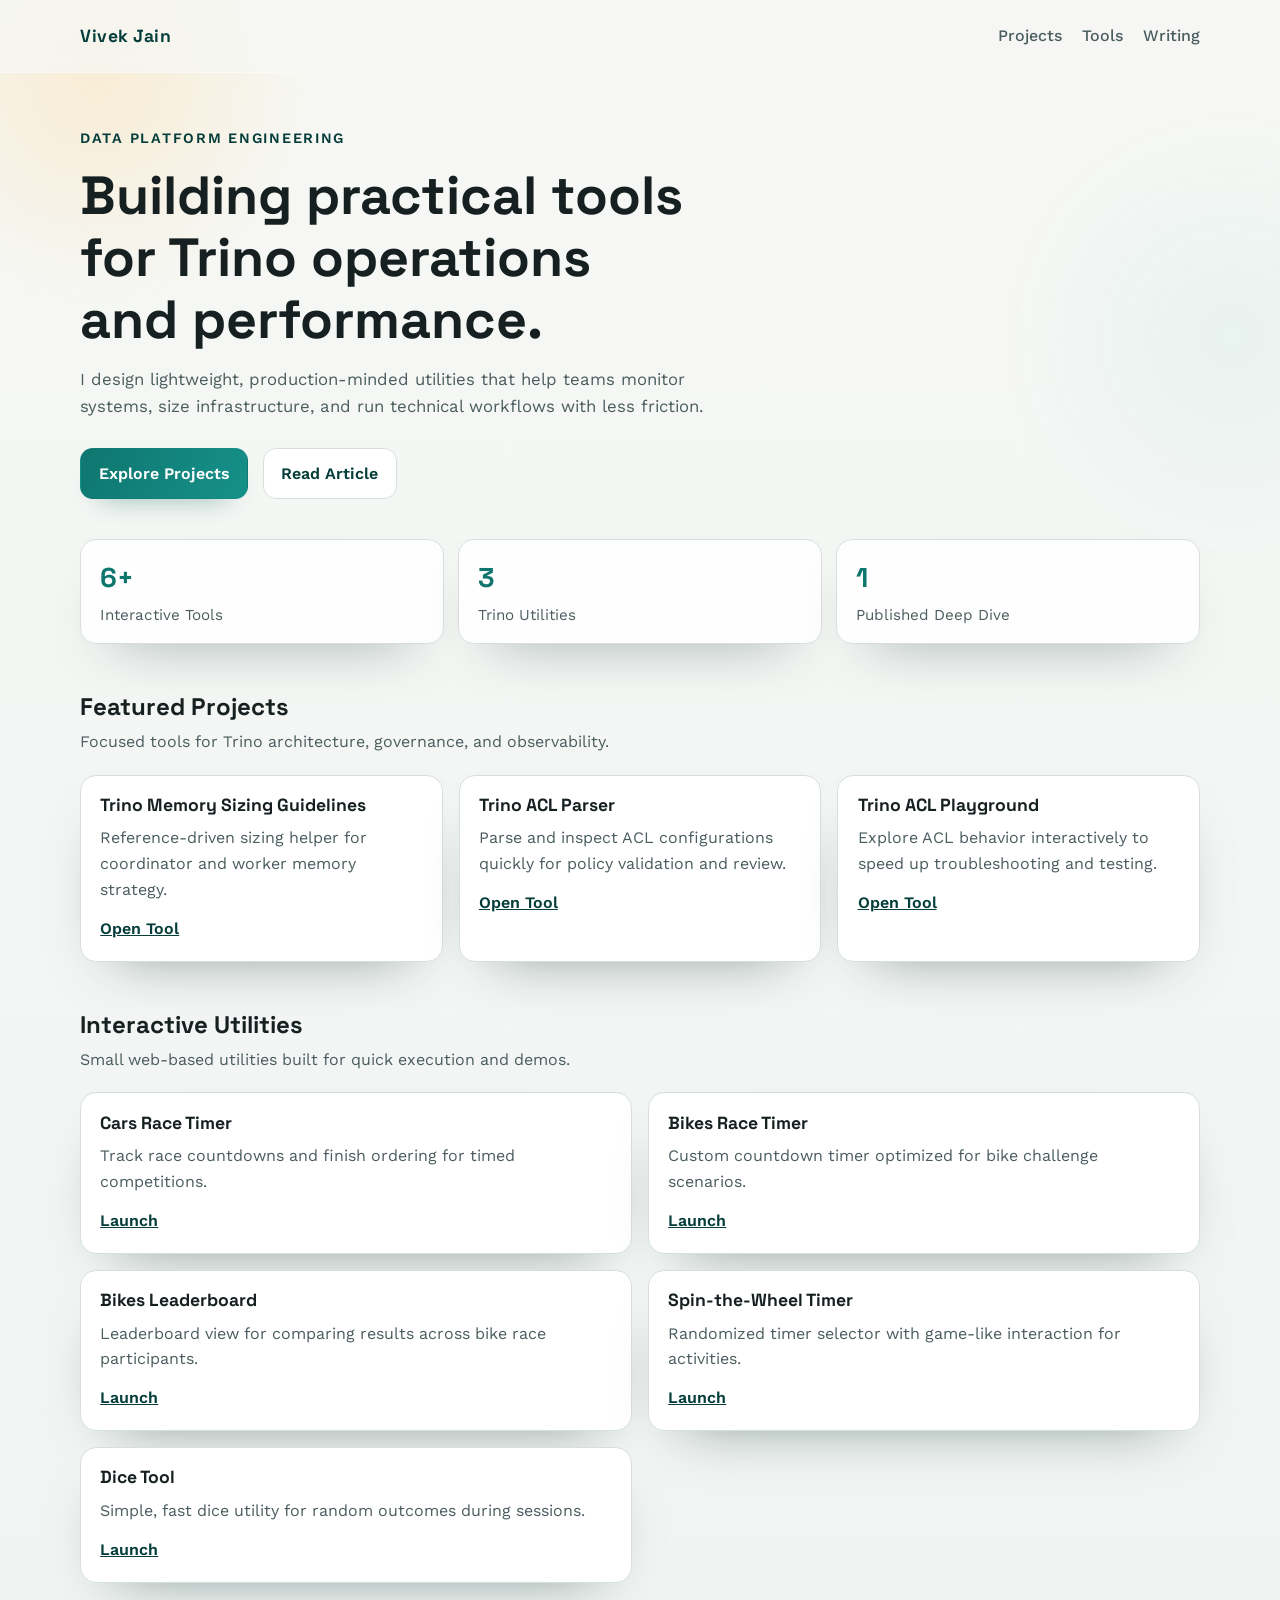
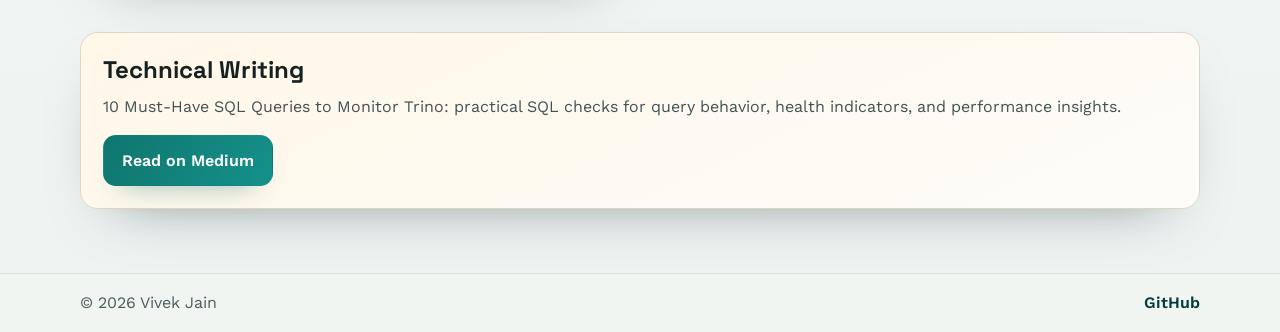
==== index.html @ 44b73255 "Updated files and contents" ====
<!DOCTYPE html>
<html lang="en">
  <head>
    <meta charset="UTF-8" />
    <meta name="viewport" content="width=device-width, initial-scale=1.0" />
    <title>Vivek Jain | Data &amp; Platform Projects</title>
    <meta
      name="description"
      content="Vivek Jain's project website featuring Trino engineering tools, interactive utilities, and technical writing."
    />
    <link rel="preconnect" href="https://fonts.googleapis.com" />
    <link rel="preconnect" href="https://fonts.gstatic.com" crossorigin />
    <link
      href="https://fonts.googleapis.com/css2?family=Space+Grotesk:wght@500;700&amp;family=Work+Sans:wght@400;500;600&amp;display=swap"
      rel="stylesheet"
    />
    <link rel="stylesheet" href="styles.css" />
  </head>
  <body>
    <div class="bg-shape bg-shape-left" aria-hidden="true"></div>
    <div class="bg-shape bg-shape-right" aria-hidden="true"></div>

    <header class="topbar">
      <div class="container topbar-inner">
        <a class="brand" href="#">Vivek Jain</a>
        <nav class="nav-links" aria-label="Primary">
          <a href="#projects">Projects</a>
          <a href="#tools">Tools</a>
          <a href="#writing">Writing</a>
        </nav>
      </div>
    </header>

    <main class="container">
      <section class="hero reveal">
        <p class="eyebrow">Data Platform Engineering</p>
        <h1>Building practical tools for Trino operations and performance.</h1>
        <p class="hero-copy">
          I design lightweight, production-minded utilities that help teams
          monitor systems, size infrastructure, and run technical workflows with
          less friction.
        </p>
        <div class="hero-actions">
          <a class="btn btn-primary" href="#projects">Explore Projects</a>
          <a class="btn btn-secondary" href="#writing">Read Article</a>
        </div>
      </section>

      <section class="metrics reveal" aria-label="Site statistics">
        <article class="metric-card">
          <p class="metric-value">6+</p>
          <p class="metric-label">Interactive Tools</p>
        </article>
        <article class="metric-card">
          <p class="metric-value">3</p>
          <p class="metric-label">Trino Utilities</p>
        </article>
        <article class="metric-card">
          <p class="metric-value">1</p>
          <p class="metric-label">Published Deep Dive</p>
        </article>
      </section>

      <section id="projects" class="section reveal">
        <div class="section-head">
          <h2>Featured Projects</h2>
          <p>Focused tools for Trino architecture, governance, and observability.</p>
        </div>
        <div class="card-grid">
          <article class="project-card">
            <h3>Trino Memory Sizing Guidelines</h3>
            <p>Reference-driven sizing helper for coordinator and worker memory strategy.</p>
            <a href="Trino_Memory_Sizing_Guidelines.html">Open Tool</a>
          </article>
          <article class="project-card">
            <h3>Trino ACL Parser</h3>
            <p>Parse and inspect ACL configurations quickly for policy validation and review.</p>
            <a href="Trino_ACL_Parser.html">Open Tool</a>
          </article>
          <article class="project-card">
            <h3>Trino ACL Playground</h3>
            <p>Explore ACL behavior interactively to speed up troubleshooting and testing.</p>
            <a href="TrinoACL.html">Open Tool</a>
          </article>
        </div>
      </section>

      <section id="tools" class="section reveal">
        <div class="section-head">
          <h2>Interactive Utilities</h2>
          <p>Small web-based utilities built for quick execution and demos.</p>
        </div>
        <div class="card-grid card-grid-2">
          <article class="project-card">
            <h3>Cars Race Timer</h3>
            <p>Track race countdowns and finish ordering for timed competitions.</p>
            <a href="Timer_Cars.html">Launch</a>
          </article>
          <article class="project-card">
            <h3>Bikes Race Timer</h3>
            <p>Custom countdown timer optimized for bike challenge scenarios.</p>
            <a href="Timer_Bikes.html">Launch</a>
          </article>
          <article class="project-card">
            <h3>Bikes Leaderboard</h3>
            <p>Leaderboard view for comparing results across bike race participants.</p>
            <a href="Timer_Bikes_Leaderboard.html">Launch</a>
          </article>
          <article class="project-card">
            <h3>Spin-the-Wheel Timer</h3>
            <p>Randomized timer selector with game-like interaction for activities.</p>
            <a href="Spin-the-Wheel-Timer.html">Launch</a>
          </article>
          <article class="project-card">
            <h3>Dice Tool</h3>
            <p>Simple, fast dice utility for random outcomes during sessions.</p>
            <a href="Dice.html">Launch</a>
          </article>
        </div>
      </section>

      <section id="writing" class="section highlight reveal">
        <div class="section-head">
          <h2>Technical Writing</h2>
        </div>
        <p>
          10 Must-Have SQL Queries to Monitor Trino: practical SQL checks for
          query behavior, health indicators, and performance insights.
        </p>
        <a
          class="btn btn-primary"
          href="https://medium.com/@vjain143/10-must-have-sql-queries-to-monitor-trino-unlocking-insights-from-the-trino-events-trino-queries-035f0cc27d80"
          target="_blank"
          rel="noopener noreferrer"
        >
          Read on Medium
        </a>
      </section>
    </main>

    <footer class="footer">
      <div class="container footer-inner">
        <p>&copy; <span id="year"></span> Vivek Jain</p>
        <a href="https://github.com/vjain143" target="_blank" rel="noopener noreferrer">
          GitHub
        </a>
      </div>
    </footer>

    <script>
      document.getElementById("year").textContent = new Date().getFullYear();
    </script>
  </body>
</html>
---- styles.css ----
:root {
  --bg: #f6f7f4;
  --surface: #ffffffd9;
  --surface-strong: #ffffff;
  --text: #172021;
  --muted: #4a5c5e;
  --line: #d7dfdd;
  --accent: #0f766e;
  --accent-2: #e8a13e;
  --accent-ink: #043d39;
  --shadow: 0 24px 60px -36px rgba(6, 37, 35, 0.55);
}

*,
*::before,
*::after {
  box-sizing: border-box;
}

html,
body {
  margin: 0;
  padding: 0;
}

body {
  min-height: 100vh;
  background: linear-gradient(180deg, #f7f8f5 0%, #eef3f2 100%);
  color: var(--text);
  font-family: "Work Sans", sans-serif;
  line-height: 1.6;
  position: relative;
  overflow-x: hidden;
}

.bg-shape {
  position: fixed;
  width: 30rem;
  height: 30rem;
  border-radius: 50%;
  filter: blur(24px);
  opacity: 0.28;
  pointer-events: none;
  z-index: -1;
}

.bg-shape-left {
  top: -10rem;
  left: -9rem;
  background: radial-gradient(circle at center, #ffcf7f, #ffb74d00 65%);
}

.bg-shape-right {
  top: 6rem;
  right: -12rem;
  background: radial-gradient(circle at center, #00a3a333, #00a3a300 70%);
}

.container {
  width: min(1120px, 92%);
  margin-inline: auto;
}

.topbar {
  position: sticky;
  top: 0;
  z-index: 5;
  backdrop-filter: blur(10px);
  border-bottom: 1px solid #ffffff66;
  background: #f6f7f4b8;
}

.topbar-inner {
  display: flex;
  justify-content: space-between;
  align-items: center;
  min-height: 4.5rem;
}

.brand {
  font-family: "Space Grotesk", sans-serif;
  font-size: 1.1rem;
  font-weight: 700;
  letter-spacing: 0.03em;
  color: var(--accent-ink);
  text-decoration: none;
}

.nav-links {
  display: flex;
  gap: 1.25rem;
}

.nav-links a {
  text-decoration: none;
  color: var(--muted);
  font-weight: 500;
  transition: color 180ms ease;
}

.nav-links a:hover {
  color: var(--accent);
}

main {
  padding-block: 3.25rem 4rem;
}

.hero {
  max-width: 52rem;
}

.eyebrow {
  display: inline-block;
  margin: 0;
  color: var(--accent-ink);
  font-weight: 600;
  font-size: 0.9rem;
  text-transform: uppercase;
  letter-spacing: 0.12em;
}

h1,
h2,
h3 {
  margin: 0;
  font-family: "Space Grotesk", sans-serif;
  line-height: 1.15;
}

h1 {
  margin-top: 0.9rem;
  font-size: clamp(2rem, 2.7vw + 1.2rem, 3.6rem);
  text-wrap: balance;
}

.hero-copy {
  margin: 1rem 0 0;
  max-width: 42rem;
  color: var(--muted);
  font-size: 1.05rem;
}

.hero-actions {
  margin-top: 1.75rem;
  display: flex;
  gap: 0.9rem;
  flex-wrap: wrap;
}

.btn {
  text-decoration: none;
  font-weight: 600;
  border-radius: 0.8rem;
  padding: 0.72rem 1.1rem;
  display: inline-flex;
  align-items: center;
  border: 1px solid transparent;
  transition: transform 180ms ease, box-shadow 220ms ease, background 180ms ease;
}

.btn:hover {
  transform: translateY(-1px);
}

.btn-primary {
  background: linear-gradient(120deg, var(--accent), #15918a);
  color: #fff;
  box-shadow: 0 14px 28px -20px rgba(10, 100, 93, 0.85);
}

.btn-secondary {
  color: var(--accent-ink);
  border-color: var(--line);
  background: #fff;
}

.metrics {
  margin-top: 2.5rem;
  display: grid;
  grid-template-columns: repeat(3, minmax(0, 1fr));
  gap: 0.9rem;
}

.metric-card {
  border: 1px solid var(--line);
  border-radius: 1rem;
  background: var(--surface);
  padding: 1rem 1.2rem;
  box-shadow: var(--shadow);
}

.metric-value {
  margin: 0;
  color: var(--accent);
  font-family: "Space Grotesk", sans-serif;
  font-size: 1.7rem;
  font-weight: 700;
}

.metric-label {
  margin: 0.2rem 0 0;
  color: var(--muted);
  font-size: 0.95rem;
}

.section {
  margin-top: 3.1rem;
}

.section-head p {
  margin: 0.5rem 0 0;
  color: var(--muted);
  max-width: 42rem;
}

.card-grid {
  margin-top: 1.25rem;
  display: grid;
  grid-template-columns: repeat(3, minmax(0, 1fr));
  gap: 1rem;
}

.card-grid-2 {
  grid-template-columns: repeat(2, minmax(0, 1fr));
}

.project-card {
  background: var(--surface-strong);
  border: 1px solid var(--line);
  border-radius: 1rem;
  padding: 1.2rem;
  box-shadow: var(--shadow);
  transition: transform 190ms ease, border-color 190ms ease;
}

.project-card:hover {
  transform: translateY(-3px);
  border-color: #b8cecb;
}

.project-card h3 {
  font-size: 1.1rem;
}

.project-card p {
  margin: 0.65rem 0 0.85rem;
  color: var(--muted);
}

.project-card a {
  color: var(--accent-ink);
  font-weight: 600;
}

.highlight {
  border: 1px solid #ddd6c8;
  border-radius: 1.1rem;
  background: linear-gradient(155deg, #fff7e8, #fdfcf8);
  padding: 1.4rem;
  box-shadow: var(--shadow);
}

.highlight p {
  margin: 0.65rem 0 1rem;
  color: #415255;
}

.footer {
  border-top: 1px solid var(--line);
  background: #f1f5f2;
  padding-block: 1rem;
}

.footer-inner {
  display: flex;
  justify-content: space-between;
  align-items: center;
  gap: 1rem;
}

.footer p {
  margin: 0;
  color: var(--muted);
}

.footer a {
  color: var(--accent-ink);
  text-decoration: none;
  font-weight: 600;
}

@keyframes riseIn {
  from {
    opacity: 0;
    transform: translateY(22px);
  }

  to {
    opacity: 1;
    transform: translateY(0);
  }
}

.reveal {
  animation: riseIn 660ms cubic-bezier(0.2, 0.8, 0.2, 1) both;
}

.metrics.reveal {
  animation-delay: 100ms;
}

#projects.reveal {
  animation-delay: 140ms;
}

#tools.reveal {
  animation-delay: 210ms;
}

#writing.reveal {
  animation-delay: 280ms;
}

@media (max-width: 920px) {
  .metrics,
  .card-grid,
  .card-grid-2 {
    grid-template-columns: 1fr;
  }
}

@media (max-width: 680px) {
  .topbar-inner {
    min-height: 4rem;
  }

  .nav-links {
    gap: 0.85rem;
  }

  .nav-links a {
    font-size: 0.92rem;
  }

  main {
    padding-top: 2rem;
  }
}
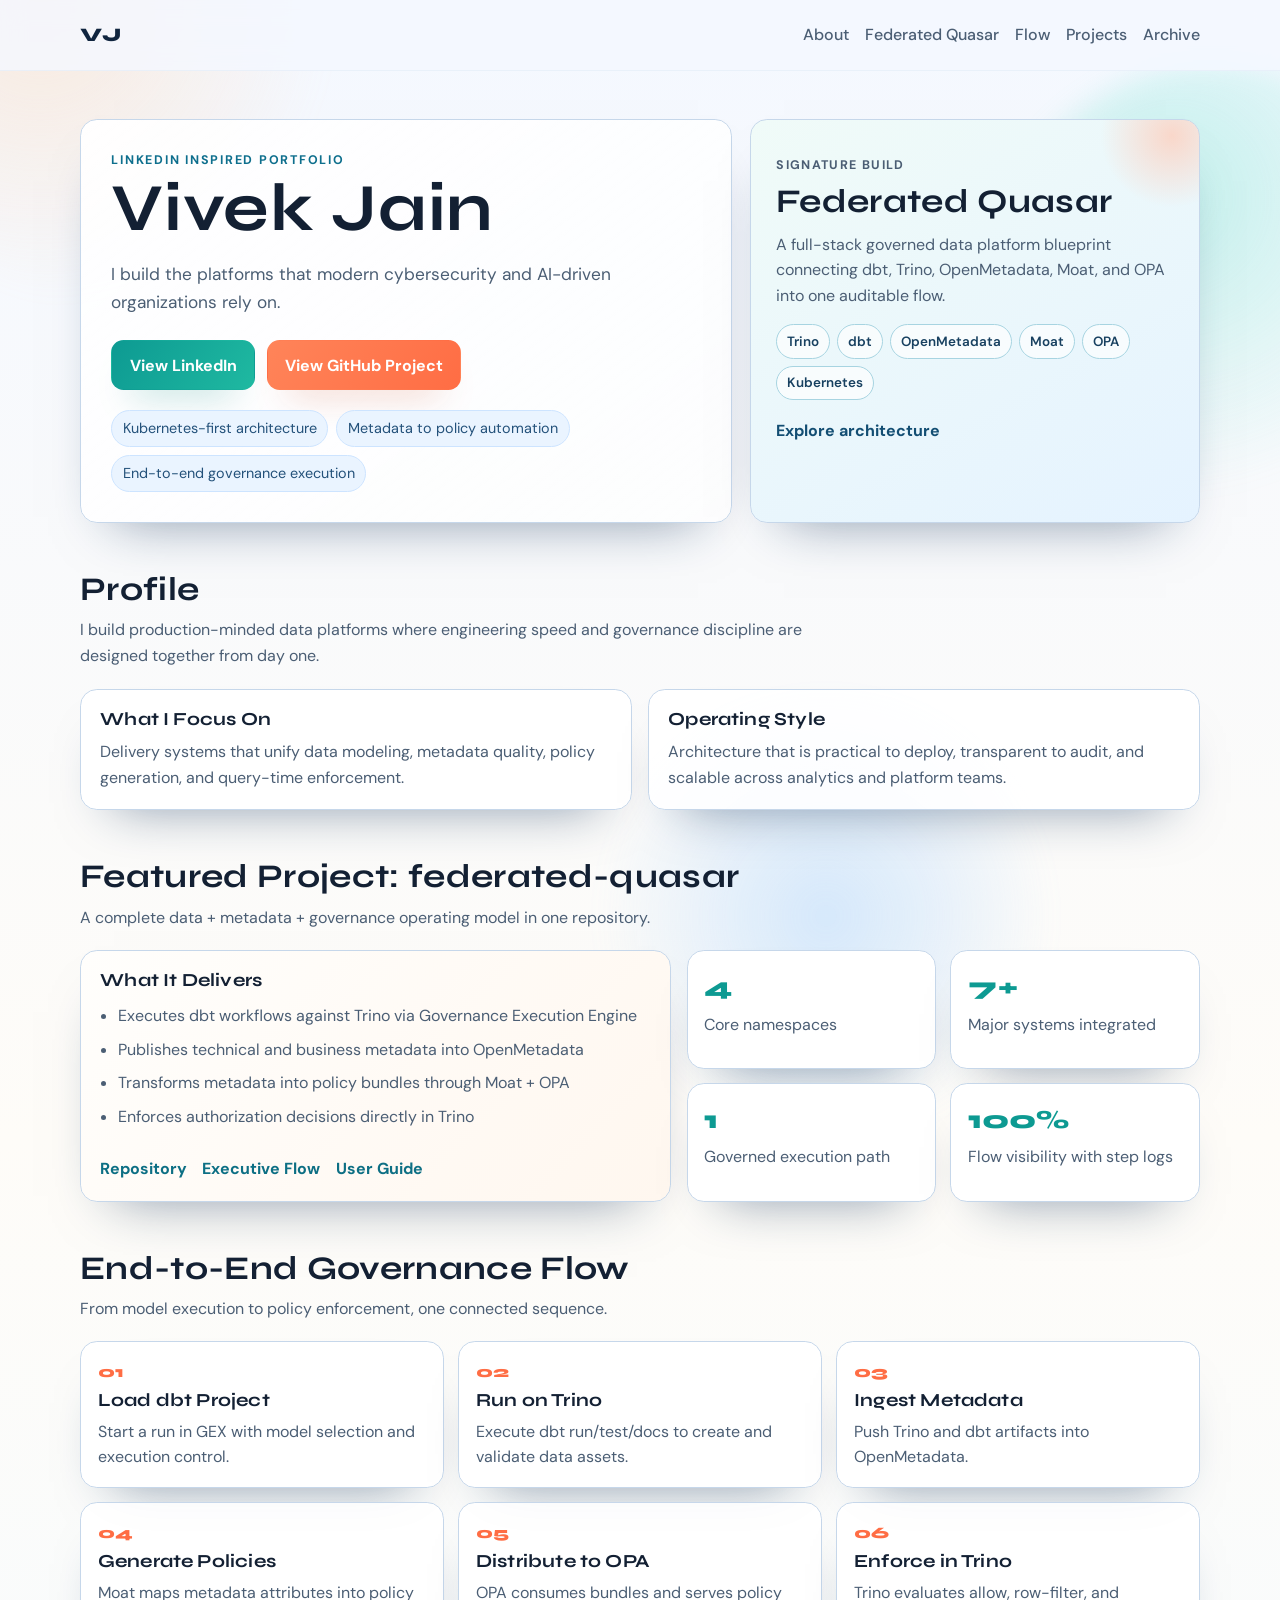
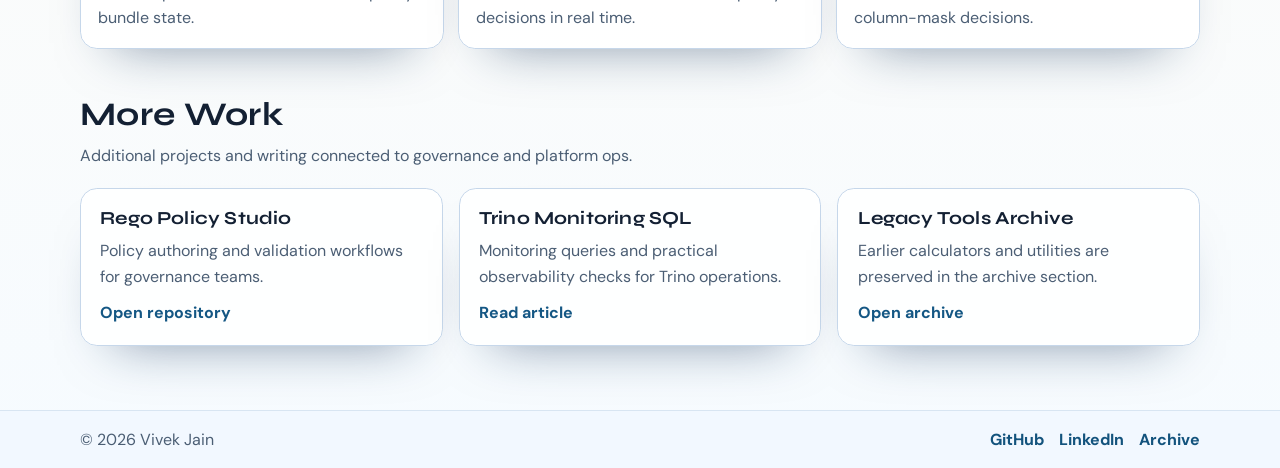
==== commit acfd4a8c: "Redesign portfolio homepage and archive legacy tools" ====
--- a/index.html
+++ b/index.html
@@ -3,152 +3,289 @@
   <head>
     <meta charset="UTF-8" />
     <meta name="viewport" content="width=device-width, initial-scale=1.0" />
-    <title>Vivek Jain | Data &amp; Platform Projects</title>
+    <title>Vivek Jain | Data Platform Engineer</title>
     <meta
       name="description"
-      content="Vivek Jain's project website featuring Trino engineering tools, interactive utilities, and technical writing."
+      content="Vivek Jain's portfolio highlighting federated-quasar, governance automation, and Kubernetes-first data platforms."
     />
     <link rel="preconnect" href="https://fonts.googleapis.com" />
     <link rel="preconnect" href="https://fonts.gstatic.com" crossorigin />
     <link
-      href="https://fonts.googleapis.com/css2?family=Space+Grotesk:wght@500;700&amp;family=Work+Sans:wght@400;500;600&amp;display=swap"
+      href="https://fonts.googleapis.com/css2?family=Syne:wght@500;700;800&family=DM+Sans:wght@400;500;700&display=swap"
       rel="stylesheet"
     />
     <link rel="stylesheet" href="styles.css" />
   </head>
   <body>
-    <div class="bg-shape bg-shape-left" aria-hidden="true"></div>
-    <div class="bg-shape bg-shape-right" aria-hidden="true"></div>
-
-    <header class="topbar">
-      <div class="container topbar-inner">
-        <a class="brand" href="#">Vivek Jain</a>
-        <nav class="nav-links" aria-label="Primary">
+    <div class="orb orb-sun" aria-hidden="true"></div>
+    <div class="orb orb-sea" aria-hidden="true"></div>
+    <div class="orb orb-sky" aria-hidden="true"></div>
+
+    <header class="site-header">
+      <div class="wrap nav-shell">
+        <a class="logo" href="#home">VJ</a>
+        <nav class="nav-links" aria-label="Primary navigation">
+          <a href="#about">About</a>
+          <a href="#federated">Federated Quasar</a>
+          <a href="#flow">Flow</a>
           <a href="#projects">Projects</a>
-          <a href="#tools">Tools</a>
-          <a href="#writing">Writing</a>
+          <a href="/archive/">Archive</a>
         </nav>
       </div>
     </header>
 
-    <main class="container">
-      <section class="hero reveal">
-        <p class="eyebrow">Data Platform Engineering</p>
-        <h1>Building practical tools for Trino operations and performance.</h1>
-        <p class="hero-copy">
-          I design lightweight, production-minded utilities that help teams
-          monitor systems, size infrastructure, and run technical workflows with
-          less friction.
-        </p>
-        <div class="hero-actions">
-          <a class="btn btn-primary" href="#projects">Explore Projects</a>
-          <a class="btn btn-secondary" href="#writing">Read Article</a>
-        </div>
-      </section>
-
-      <section class="metrics reveal" aria-label="Site statistics">
-        <article class="metric-card">
-          <p class="metric-value">6+</p>
-          <p class="metric-label">Interactive Tools</p>
-        </article>
-        <article class="metric-card">
-          <p class="metric-value">3</p>
-          <p class="metric-label">Trino Utilities</p>
-        </article>
-        <article class="metric-card">
-          <p class="metric-value">1</p>
-          <p class="metric-label">Published Deep Dive</p>
-        </article>
-      </section>
-
-      <section id="projects" class="section reveal">
-        <div class="section-head">
-          <h2>Featured Projects</h2>
-          <p>Focused tools for Trino architecture, governance, and observability.</p>
-        </div>
-        <div class="card-grid">
-          <article class="project-card">
-            <h3>Trino Memory Sizing Guidelines</h3>
-            <p>Reference-driven sizing helper for coordinator and worker memory strategy.</p>
-            <a href="Trino_Memory_Sizing_Guidelines.html">Open Tool</a>
-          </article>
-          <article class="project-card">
-            <h3>Trino ACL Parser</h3>
-            <p>Parse and inspect ACL configurations quickly for policy validation and review.</p>
-            <a href="Trino_ACL_Parser.html">Open Tool</a>
-          </article>
-          <article class="project-card">
-            <h3>Trino ACL Playground</h3>
-            <p>Explore ACL behavior interactively to speed up troubleshooting and testing.</p>
-            <a href="TrinoACL.html">Open Tool</a>
-          </article>
-        </div>
-      </section>
-
-      <section id="tools" class="section reveal">
-        <div class="section-head">
-          <h2>Interactive Utilities</h2>
-          <p>Small web-based utilities built for quick execution and demos.</p>
-        </div>
-        <div class="card-grid card-grid-2">
-          <article class="project-card">
-            <h3>Cars Race Timer</h3>
-            <p>Track race countdowns and finish ordering for timed competitions.</p>
-            <a href="Timer_Cars.html">Launch</a>
-          </article>
-          <article class="project-card">
-            <h3>Bikes Race Timer</h3>
-            <p>Custom countdown timer optimized for bike challenge scenarios.</p>
-            <a href="Timer_Bikes.html">Launch</a>
-          </article>
-          <article class="project-card">
-            <h3>Bikes Leaderboard</h3>
-            <p>Leaderboard view for comparing results across bike race participants.</p>
-            <a href="Timer_Bikes_Leaderboard.html">Launch</a>
-          </article>
-          <article class="project-card">
-            <h3>Spin-the-Wheel Timer</h3>
-            <p>Randomized timer selector with game-like interaction for activities.</p>
-            <a href="Spin-the-Wheel-Timer.html">Launch</a>
-          </article>
-          <article class="project-card">
-            <h3>Dice Tool</h3>
-            <p>Simple, fast dice utility for random outcomes during sessions.</p>
-            <a href="Dice.html">Launch</a>
-          </article>
-        </div>
-      </section>
-
-      <section id="writing" class="section highlight reveal">
-        <div class="section-head">
-          <h2>Technical Writing</h2>
-        </div>
-        <p>
-          10 Must-Have SQL Queries to Monitor Trino: practical SQL checks for
-          query behavior, health indicators, and performance insights.
-        </p>
-        <a
-          class="btn btn-primary"
-          href="https://medium.com/@vjain143/10-must-have-sql-queries-to-monitor-trino-unlocking-insights-from-the-trino-events-trino-queries-035f0cc27d80"
-          target="_blank"
-          rel="noopener noreferrer"
-        >
-          Read on Medium
-        </a>
+    <main id="home">
+      <section class="wrap hero reveal">
+        <div class="hero-copy">
+          <p class="eyebrow">LinkedIn Inspired Portfolio</p>
+          <h1>Vivek Jain</h1>
+          <p class="lead">
+            I build the platforms that modern cybersecurity and AI-driven organizations rely on.
+          </p>
+          <div class="hero-actions">
+            <a
+              class="btn btn-primary"
+              href="https://www.linkedin.com/in/vjain143/"
+              target="_blank"
+              rel="noopener noreferrer"
+            >
+              View LinkedIn
+            </a>
+            <a
+              class="btn btn-secondary"
+              href="https://github.com/vjain143/federated-quasar"
+              target="_blank"
+              rel="noopener noreferrer"
+            >
+              View GitHub Project
+            </a>
+          </div>
+          <ul class="quick-facts">
+            <li>Kubernetes-first architecture</li>
+            <li>Metadata to policy automation</li>
+            <li>End-to-end governance execution</li>
+          </ul>
+        </div>
+
+        <aside class="hero-panel">
+          <p class="panel-label">Signature Build</p>
+          <h2>Federated Quasar</h2>
+          <p>
+            A full-stack governed data platform blueprint connecting dbt, Trino,
+            OpenMetadata, Moat, and OPA into one auditable flow.
+          </p>
+          <div class="tech-stack" aria-label="Core stack">
+            <span>Trino</span>
+            <span>dbt</span>
+            <span>OpenMetadata</span>
+            <span>Moat</span>
+            <span>OPA</span>
+            <span>Kubernetes</span>
+          </div>
+          <a class="panel-link" href="#federated">Explore architecture</a>
+        </aside>
+      </section>
+
+      <section id="about" class="wrap section reveal">
+        <div class="section-head">
+          <h2>Profile</h2>
+          <p>
+            I build production-minded data platforms where engineering speed and
+            governance discipline are designed together from day one.
+          </p>
+        </div>
+        <div class="profile-grid">
+          <article class="card">
+            <h3>What I Focus On</h3>
+            <p>
+              Delivery systems that unify data modeling, metadata quality,
+              policy generation, and query-time enforcement.
+            </p>
+          </article>
+          <article class="card">
+            <h3>Operating Style</h3>
+            <p>
+              Architecture that is practical to deploy, transparent to audit,
+              and scalable across analytics and platform teams.
+            </p>
+          </article>
+        </div>
+      </section>
+
+      <section id="federated" class="wrap section reveal">
+        <div class="section-head">
+          <h2>Featured Project: federated-quasar</h2>
+          <p>
+            A complete data + metadata + governance operating model in one
+            repository.
+          </p>
+        </div>
+
+        <div class="feature-grid">
+          <article class="card card-strong">
+            <h3>What It Delivers</h3>
+            <ul class="check-list">
+              <li>Executes dbt workflows against Trino via Governance Execution Engine</li>
+              <li>Publishes technical and business metadata into OpenMetadata</li>
+              <li>Transforms metadata into policy bundles through Moat + OPA</li>
+              <li>Enforces authorization decisions directly in Trino</li>
+            </ul>
+            <div class="link-row">
+              <a
+                href="https://github.com/vjain143/federated-quasar"
+                target="_blank"
+                rel="noopener noreferrer"
+              >
+                Repository
+              </a>
+              <a
+                href="https://github.com/vjain143/federated-quasar/blob/main/docs/EXECUTIVE-README.md"
+                target="_blank"
+                rel="noopener noreferrer"
+              >
+                Executive Flow
+              </a>
+              <a
+                href="https://github.com/vjain143/federated-quasar/blob/main/docs/DBT-USER-GUIDE.md"
+                target="_blank"
+                rel="noopener noreferrer"
+              >
+                User Guide
+              </a>
+            </div>
+          </article>
+
+          <div class="metric-grid">
+            <article class="metric-card">
+              <p class="metric-value">4</p>
+              <p class="metric-label">Core namespaces</p>
+            </article>
+            <article class="metric-card">
+              <p class="metric-value">7+</p>
+              <p class="metric-label">Major systems integrated</p>
+            </article>
+            <article class="metric-card">
+              <p class="metric-value">1</p>
+              <p class="metric-label">Governed execution path</p>
+            </article>
+            <article class="metric-card">
+              <p class="metric-value">100%</p>
+              <p class="metric-label">Flow visibility with step logs</p>
+            </article>
+          </div>
+        </div>
+      </section>
+
+      <section id="flow" class="wrap section reveal">
+        <div class="section-head">
+          <h2>End-to-End Governance Flow</h2>
+          <p>From model execution to policy enforcement, one connected sequence.</p>
+        </div>
+        <div class="flow-grid">
+          <article class="flow-card">
+            <span>01</span>
+            <h3>Load dbt Project</h3>
+            <p>Start a run in GEX with model selection and execution control.</p>
+          </article>
+          <article class="flow-card">
+            <span>02</span>
+            <h3>Run on Trino</h3>
+            <p>Execute dbt run/test/docs to create and validate data assets.</p>
+          </article>
+          <article class="flow-card">
+            <span>03</span>
+            <h3>Ingest Metadata</h3>
+            <p>Push Trino and dbt artifacts into OpenMetadata.</p>
+          </article>
+          <article class="flow-card">
+            <span>04</span>
+            <h3>Generate Policies</h3>
+            <p>Moat maps metadata attributes into policy bundle state.</p>
+          </article>
+          <article class="flow-card">
+            <span>05</span>
+            <h3>Distribute to OPA</h3>
+            <p>OPA consumes bundles and serves policy decisions in real time.</p>
+          </article>
+          <article class="flow-card">
+            <span>06</span>
+            <h3>Enforce in Trino</h3>
+            <p>Trino evaluates allow, row-filter, and column-mask decisions.</p>
+          </article>
+        </div>
+      </section>
+
+      <section id="projects" class="wrap section reveal">
+        <div class="section-head">
+          <h2>More Work</h2>
+          <p>Additional projects and writing connected to governance and platform ops.</p>
+        </div>
+        <div class="project-grid">
+          <article class="card">
+            <h3>Rego Policy Studio</h3>
+            <p>
+              Policy authoring and validation workflows for governance teams.
+            </p>
+            <a
+              href="https://github.com/vjain143/rego-policy-studio"
+              target="_blank"
+              rel="noopener noreferrer"
+            >
+              Open repository
+            </a>
+          </article>
+          <article class="card">
+            <h3>Trino Monitoring SQL</h3>
+            <p>
+              Monitoring queries and practical observability checks for Trino
+              operations.
+            </p>
+            <a
+              href="https://medium.com/@vjain143/10-must-have-sql-queries-to-monitor-trino-unlocking-insights-from-the-trino-events-trino-queries-035f0cc27d80"
+              target="_blank"
+              rel="noopener noreferrer"
+            >
+              Read article
+            </a>
+          </article>
+          <article class="card">
+            <h3>Legacy Tools Archive</h3>
+            <p>
+              Earlier calculators and utilities are preserved in the archive
+              section.
+            </p>
+            <a href="/archive/">Open archive</a>
+          </article>
+        </div>
       </section>
     </main>
 
-    <footer class="footer">
-      <div class="container footer-inner">
+    <footer class="site-footer">
+      <div class="wrap footer-shell">
         <p>&copy; <span id="year"></span> Vivek Jain</p>
-        <a href="https://github.com/vjain143" target="_blank" rel="noopener noreferrer">
-          GitHub
-        </a>
+        <div class="footer-links">
+          <a href="https://github.com/vjain143" target="_blank" rel="noopener noreferrer">GitHub</a>
+          <a href="https://www.linkedin.com/in/vjain143/" target="_blank" rel="noopener noreferrer">LinkedIn</a>
+          <a href="/archive/">Archive</a>
+        </div>
       </div>
     </footer>
 
     <script>
       document.getElementById("year").textContent = new Date().getFullYear();
+
+      const observer = new IntersectionObserver(
+        (entries) => {
+          entries.forEach((entry) => {
+            if (entry.isIntersecting) {
+              entry.target.classList.add("is-visible");
+            }
+          });
+        },
+        { threshold: 0.18 }
+      );
+
+      document.querySelectorAll(".reveal").forEach((item) => observer.observe(item));
     </script>
   </body>
 </html>
--- a/styles.css
+++ b/styles.css
@@ -1,14 +1,15 @@
 :root {
-  --bg: #f6f7f4;
-  --surface: #ffffffd9;
+  --bg: #f4f8ff;
+  --bg-soft: #fff7ef;
+  --surface: #ffffffd8;
   --surface-strong: #ffffff;
-  --text: #172021;
-  --muted: #4a5c5e;
-  --line: #d7dfdd;
-  --accent: #0f766e;
-  --accent-2: #e8a13e;
-  --accent-ink: #043d39;
-  --shadow: 0 24px 60px -36px rgba(6, 37, 35, 0.55);
+  --text: #132033;
+  --muted: #4b5e74;
+  --line: #c6d7ea;
+  --primary: #0d9a92;
+  --secondary: #ff6d44;
+  --ink: #10253f;
+  --shadow: 0 28px 54px -34px rgba(15, 47, 86, 0.55);
 }
 
 *,
@@ -24,71 +25,82 @@
 }
 
 body {
+  background: linear-gradient(180deg, var(--bg) 0%, #fefcf8 55%, #f6fbff 100%);
+  color: var(--text);
+  font-family: "DM Sans", sans-serif;
+  line-height: 1.6;
   min-height: 100vh;
-  background: linear-gradient(180deg, #f7f8f5 0%, #eef3f2 100%);
-  color: var(--text);
-  font-family: "Work Sans", sans-serif;
-  line-height: 1.6;
+  overflow-x: hidden;
   position: relative;
-  overflow-x: hidden;
-}
-
-.bg-shape {
+}
+
+a {
+  color: var(--ink);
+}
+
+.wrap {
+  width: min(1120px, 92%);
+  margin-inline: auto;
+}
+
+.orb {
   position: fixed;
-  width: 30rem;
-  height: 30rem;
+  width: 28rem;
+  height: 28rem;
   border-radius: 50%;
-  filter: blur(24px);
-  opacity: 0.28;
   pointer-events: none;
   z-index: -1;
-}
-
-.bg-shape-left {
-  top: -10rem;
-  left: -9rem;
-  background: radial-gradient(circle at center, #ffcf7f, #ffb74d00 65%);
-}
-
-.bg-shape-right {
-  top: 6rem;
-  right: -12rem;
-  background: radial-gradient(circle at center, #00a3a333, #00a3a300 70%);
-}
-
-.container {
-  width: min(1120px, 92%);
-  margin-inline: auto;
-}
-
-.topbar {
+  filter: blur(14px);
+  opacity: 0.36;
+}
+
+.orb-sun {
+  background: radial-gradient(circle at 34% 34%, #ffd1a6, #ff945c00 70%);
+  top: -9rem;
+  left: -7rem;
+}
+
+.orb-sea {
+  background: radial-gradient(circle at 40% 30%, #70e4d0, #31ae9400 72%);
+  right: -10rem;
+  top: 4rem;
+}
+
+.orb-sky {
+  background: radial-gradient(circle at 50% 50%, #8fc6ff, #8fc6ff00 72%);
+  right: 18%;
+  bottom: -15rem;
+}
+
+.site-header {
   position: sticky;
   top: 0;
-  z-index: 5;
-  backdrop-filter: blur(10px);
-  border-bottom: 1px solid #ffffff66;
-  background: #f6f7f4b8;
-}
-
-.topbar-inner {
-  display: flex;
+  z-index: 10;
+  backdrop-filter: blur(12px);
+  background: #f4f8ffcf;
+  border-bottom: 1px solid #d3e1f159;
+}
+
+.nav-shell {
+  display: flex;
+  align-items: center;
   justify-content: space-between;
-  align-items: center;
-  min-height: 4.5rem;
-}
-
-.brand {
-  font-family: "Space Grotesk", sans-serif;
-  font-size: 1.1rem;
-  font-weight: 700;
-  letter-spacing: 0.03em;
-  color: var(--accent-ink);
-  text-decoration: none;
+  min-height: 4.4rem;
+}
+
+.logo {
+  text-decoration: none;
+  font-family: "Syne", sans-serif;
+  font-size: 1.2rem;
+  font-weight: 800;
+  color: var(--ink);
+  letter-spacing: 0.08em;
 }
 
 .nav-links {
   display: flex;
-  gap: 1.25rem;
+  flex-wrap: wrap;
+  gap: 1rem;
 }
 
 .nav-links a {
@@ -99,251 +111,415 @@
 }
 
 .nav-links a:hover {
-  color: var(--accent);
+  color: var(--primary);
 }
 
 main {
-  padding-block: 3.25rem 4rem;
-}
-
-.hero {
-  max-width: 52rem;
-}
-
-.eyebrow {
-  display: inline-block;
-  margin: 0;
-  color: var(--accent-ink);
-  font-weight: 600;
-  font-size: 0.9rem;
-  text-transform: uppercase;
-  letter-spacing: 0.12em;
+  padding: 3rem 0 4rem;
 }
 
 h1,
 h2,
 h3 {
   margin: 0;
-  font-family: "Space Grotesk", sans-serif;
-  line-height: 1.15;
+  line-height: 1.12;
+  font-family: "Syne", sans-serif;
+  letter-spacing: 0.01em;
 }
 
 h1 {
-  margin-top: 0.9rem;
-  font-size: clamp(2rem, 2.7vw + 1.2rem, 3.6rem);
-  text-wrap: balance;
+  font-size: clamp(2.4rem, 4vw + 1rem, 4.3rem);
+}
+
+h2 {
+  font-size: clamp(1.55rem, 1.2vw + 1.1rem, 2.3rem);
+}
+
+h3 {
+  font-size: 1.15rem;
+}
+
+.hero {
+  display: grid;
+  grid-template-columns: 1.45fr 1fr;
+  gap: 1.15rem;
+  align-items: stretch;
+}
+
+.hero-copy,
+.hero-panel,
+.card,
+.metric-card,
+.flow-card {
+  border-radius: 1.05rem;
+  border: 1px solid var(--line);
+  box-shadow: var(--shadow);
 }
 
 .hero-copy {
-  margin: 1rem 0 0;
+  background: linear-gradient(145deg, #ffffffeb, #ffffffa8);
+  padding: 1.9rem;
+}
+
+.eyebrow {
+  margin: 0;
+  font-size: 0.78rem;
+  text-transform: uppercase;
+  letter-spacing: 0.14em;
+  font-weight: 700;
+  color: #0e6f8d;
+}
+
+.lead {
+  margin: 0.95rem 0 0;
+  color: var(--muted);
   max-width: 42rem;
-  color: var(--muted);
-  font-size: 1.05rem;
+  font-size: 1.08rem;
 }
 
 .hero-actions {
-  margin-top: 1.75rem;
-  display: flex;
-  gap: 0.9rem;
+  margin-top: 1.5rem;
+  display: flex;
   flex-wrap: wrap;
+  gap: 0.75rem;
 }
 
 .btn {
-  text-decoration: none;
-  font-weight: 600;
-  border-radius: 0.8rem;
-  padding: 0.72rem 1.1rem;
   display: inline-flex;
   align-items: center;
+  border-radius: 0.78rem;
+  text-decoration: none;
+  font-weight: 700;
+  padding: 0.7rem 1.08rem;
   border: 1px solid transparent;
-  transition: transform 180ms ease, box-shadow 220ms ease, background 180ms ease;
+  transition: transform 180ms ease, box-shadow 180ms ease;
 }
 
 .btn:hover {
-  transform: translateY(-1px);
+  transform: translateY(-2px);
 }
 
 .btn-primary {
-  background: linear-gradient(120deg, var(--accent), #15918a);
+  background: linear-gradient(125deg, var(--primary), #1fb9a1);
   color: #fff;
-  box-shadow: 0 14px 28px -20px rgba(10, 100, 93, 0.85);
+  box-shadow: 0 20px 34px -22px rgba(22, 145, 131, 0.95);
 }
 
 .btn-secondary {
-  color: var(--accent-ink);
-  border-color: var(--line);
-  background: #fff;
-}
-
-.metrics {
-  margin-top: 2.5rem;
-  display: grid;
-  grid-template-columns: repeat(3, minmax(0, 1fr));
-  gap: 0.9rem;
+  background: linear-gradient(125deg, #ff8459, var(--secondary));
+  color: #fff;
+  box-shadow: 0 20px 34px -22px rgba(210, 93, 52, 0.9);
+}
+
+.quick-facts {
+  margin: 1.25rem 0 0;
+  padding: 0;
+  list-style: none;
+  display: flex;
+  flex-wrap: wrap;
+  gap: 0.5rem;
+}
+
+.quick-facts li {
+  background: #eaf4ff;
+  border: 1px solid #cde4ff;
+  padding: 0.36rem 0.66rem;
+  border-radius: 999px;
+  font-size: 0.9rem;
+  color: #23517a;
+}
+
+.hero-panel {
+  background: linear-gradient(150deg, #f0fbf8 0%, #e5f3ff 100%);
+  padding: 1.55rem;
+  position: relative;
+  overflow: hidden;
+}
+
+.hero-panel::after {
+  content: "";
+  position: absolute;
+  width: 9rem;
+  height: 9rem;
+  border-radius: 50%;
+  background: radial-gradient(circle, #ffc9b5, #ffc9b500 70%);
+  top: -3.5rem;
+  right: -2.8rem;
+  opacity: 0.7;
+}
+
+.panel-label {
+  margin: 0;
+  font-size: 0.78rem;
+  text-transform: uppercase;
+  font-weight: 700;
+  letter-spacing: 0.11em;
+  color: #0f7f88;
+}
+
+.hero-panel h2 {
+  margin-top: 0.55rem;
+}
+
+.hero-panel p {
+  margin: 0.65rem 0 0;
+  color: var(--muted);
+}
+
+.tech-stack {
+  margin-top: 1rem;
+  display: flex;
+  flex-wrap: wrap;
+  gap: 0.45rem;
+}
+
+.tech-stack span {
+  border-radius: 999px;
+  border: 1px solid #a7d4e1;
+  background: #ffffffa8;
+  color: #174060;
+  font-weight: 600;
+  font-size: 0.84rem;
+  padding: 0.34rem 0.62rem;
+}
+
+.panel-link {
+  margin-top: 1.1rem;
+  display: inline-flex;
+  font-weight: 700;
+  text-decoration: none;
+  color: #134e73;
+}
+
+.section {
+  margin-top: 3.05rem;
+}
+
+.section-head p {
+  margin: 0.55rem 0 0;
+  color: var(--muted);
+  max-width: 48rem;
+}
+
+.profile-grid {
+  margin-top: 1.25rem;
+  display: grid;
+  grid-template-columns: repeat(2, minmax(0, 1fr));
+  gap: 1rem;
+}
+
+.card {
+  background: var(--surface);
+  padding: 1.2rem;
+}
+
+.card p {
+  margin: 0.6rem 0 0;
+  color: var(--muted);
+}
+
+.card a {
+  display: inline-flex;
+  margin-top: 0.65rem;
+  font-weight: 700;
+  text-decoration: none;
+  color: #145784;
+}
+
+.feature-grid {
+  margin-top: 1.2rem;
+  display: grid;
+  grid-template-columns: 1.15fr 1fr;
+  gap: 1rem;
+}
+
+.card-strong {
+  background: linear-gradient(135deg, #fffefc 0%, var(--bg-soft) 100%);
+}
+
+.check-list {
+  margin: 0.8rem 0 0;
+  padding-left: 1.1rem;
+  color: var(--muted);
+}
+
+.check-list li + li {
+  margin-top: 0.5rem;
+}
+
+.link-row {
+  margin-top: 1rem;
+  display: flex;
+  flex-wrap: wrap;
+  gap: 0.95rem;
+}
+
+.link-row a {
+  text-decoration: none;
+  color: #0d6f84;
+  font-weight: 700;
+}
+
+.metric-grid {
+  display: grid;
+  gap: 0.85rem;
+  grid-template-columns: repeat(2, minmax(0, 1fr));
 }
 
 .metric-card {
-  border: 1px solid var(--line);
-  border-radius: 1rem;
-  background: var(--surface);
-  padding: 1rem 1.2rem;
-  box-shadow: var(--shadow);
+  background: var(--surface-strong);
+  padding: 1rem 1.05rem;
 }
 
 .metric-value {
   margin: 0;
-  color: var(--accent);
-  font-family: "Space Grotesk", sans-serif;
-  font-size: 1.7rem;
-  font-weight: 700;
+  font-family: "Syne", sans-serif;
+  color: var(--primary);
+  font-size: 1.6rem;
+  font-weight: 800;
 }
 
 .metric-label {
-  margin: 0.2rem 0 0;
-  color: var(--muted);
-  font-size: 0.95rem;
-}
-
-.section {
-  margin-top: 3.1rem;
-}
-
-.section-head p {
+  margin: 0.25rem 0 0;
+  color: var(--muted);
+}
+
+.flow-grid {
+  margin-top: 1.2rem;
+  display: grid;
+  gap: 0.9rem;
+  grid-template-columns: repeat(3, minmax(0, 1fr));
+}
+
+.flow-card {
+  background: #ffffffdb;
+  padding: 1.05rem;
+}
+
+.flow-card span {
+  display: inline-flex;
+  font-family: "Syne", sans-serif;
+  font-weight: 800;
+  color: var(--secondary);
+}
+
+.flow-card h3 {
+  margin-top: 0.35rem;
+}
+
+.flow-card p {
   margin: 0.5rem 0 0;
   color: var(--muted);
-  max-width: 42rem;
-}
-
-.card-grid {
-  margin-top: 1.25rem;
+}
+
+.project-grid {
+  margin-top: 1.2rem;
   display: grid;
   grid-template-columns: repeat(3, minmax(0, 1fr));
   gap: 1rem;
 }
 
-.card-grid-2 {
-  grid-template-columns: repeat(2, minmax(0, 1fr));
-}
-
-.project-card {
-  background: var(--surface-strong);
-  border: 1px solid var(--line);
-  border-radius: 1rem;
-  padding: 1.2rem;
-  box-shadow: var(--shadow);
-  transition: transform 190ms ease, border-color 190ms ease;
-}
-
-.project-card:hover {
-  transform: translateY(-3px);
-  border-color: #b8cecb;
-}
-
-.project-card h3 {
-  font-size: 1.1rem;
-}
-
-.project-card p {
-  margin: 0.65rem 0 0.85rem;
-  color: var(--muted);
-}
-
-.project-card a {
-  color: var(--accent-ink);
-  font-weight: 600;
-}
-
-.highlight {
-  border: 1px solid #ddd6c8;
-  border-radius: 1.1rem;
-  background: linear-gradient(155deg, #fff7e8, #fdfcf8);
-  padding: 1.4rem;
-  box-shadow: var(--shadow);
-}
-
-.highlight p {
-  margin: 0.65rem 0 1rem;
-  color: #415255;
-}
-
-.footer {
-  border-top: 1px solid var(--line);
-  background: #f1f5f2;
-  padding-block: 1rem;
-}
-
-.footer-inner {
+.site-footer {
+  border-top: 1px solid #d8e5f2;
+  background: #f2f8ff;
+  padding: 1rem 0;
+}
+
+.footer-shell {
   display: flex;
   justify-content: space-between;
   align-items: center;
   gap: 1rem;
 }
 
-.footer p {
+.site-footer p {
   margin: 0;
   color: var(--muted);
 }
 
-.footer a {
-  color: var(--accent-ink);
-  text-decoration: none;
-  font-weight: 600;
-}
-
-@keyframes riseIn {
-  from {
-    opacity: 0;
-    transform: translateY(22px);
-  }
-
-  to {
-    opacity: 1;
-    transform: translateY(0);
-  }
+.footer-links {
+  display: flex;
+  flex-wrap: wrap;
+  gap: 0.95rem;
+}
+
+.footer-links a {
+  text-decoration: none;
+  color: #13537d;
+  font-weight: 700;
+}
+
+.archive-layout {
+  padding: 2.25rem 0 3.5rem;
+}
+
+.archive-head {
+  margin-bottom: 1.1rem;
+}
+
+.archive-head p {
+  margin: 0.5rem 0 0;
+  max-width: 48rem;
+  color: var(--muted);
+}
+
+.archive-grid {
+  display: grid;
+  grid-template-columns: repeat(3, minmax(0, 1fr));
+  gap: 0.9rem;
+}
+
+.archive-grid a {
+  margin-top: 0.5rem;
 }
 
 .reveal {
-  animation: riseIn 660ms cubic-bezier(0.2, 0.8, 0.2, 1) both;
-}
-
-.metrics.reveal {
-  animation-delay: 100ms;
-}
-
-#projects.reveal {
-  animation-delay: 140ms;
-}
-
-#tools.reveal {
-  animation-delay: 210ms;
-}
-
-#writing.reveal {
-  animation-delay: 280ms;
-}
-
-@media (max-width: 920px) {
-  .metrics,
-  .card-grid,
-  .card-grid-2 {
+  opacity: 0;
+  transform: translateY(22px);
+  transition: opacity 650ms cubic-bezier(0.2, 0.8, 0.2, 1),
+    transform 650ms cubic-bezier(0.2, 0.8, 0.2, 1);
+}
+
+.reveal.is-visible {
+  opacity: 1;
+  transform: translateY(0);
+}
+
+@media (max-width: 1020px) {
+  .hero,
+  .feature-grid {
     grid-template-columns: 1fr;
   }
-}
-
-@media (max-width: 680px) {
-  .topbar-inner {
+
+  .flow-grid {
+    grid-template-columns: repeat(2, minmax(0, 1fr));
+  }
+
+  .project-grid,
+  .archive-grid {
+    grid-template-columns: repeat(2, minmax(0, 1fr));
+  }
+}
+
+@media (max-width: 700px) {
+  .nav-shell {
     min-height: 4rem;
   }
 
-  .nav-links {
-    gap: 0.85rem;
-  }
-
-  .nav-links a {
-    font-size: 0.92rem;
-  }
-
   main {
-    padding-top: 2rem;
-  }
-}
+    padding-top: 2.1rem;
+  }
+
+  .profile-grid,
+  .metric-grid,
+  .flow-grid,
+  .project-grid,
+  .archive-grid {
+    grid-template-columns: 1fr;
+  }
+
+  .hero-copy,
+  .hero-panel {
+    padding: 1.2rem;
+  }
+}
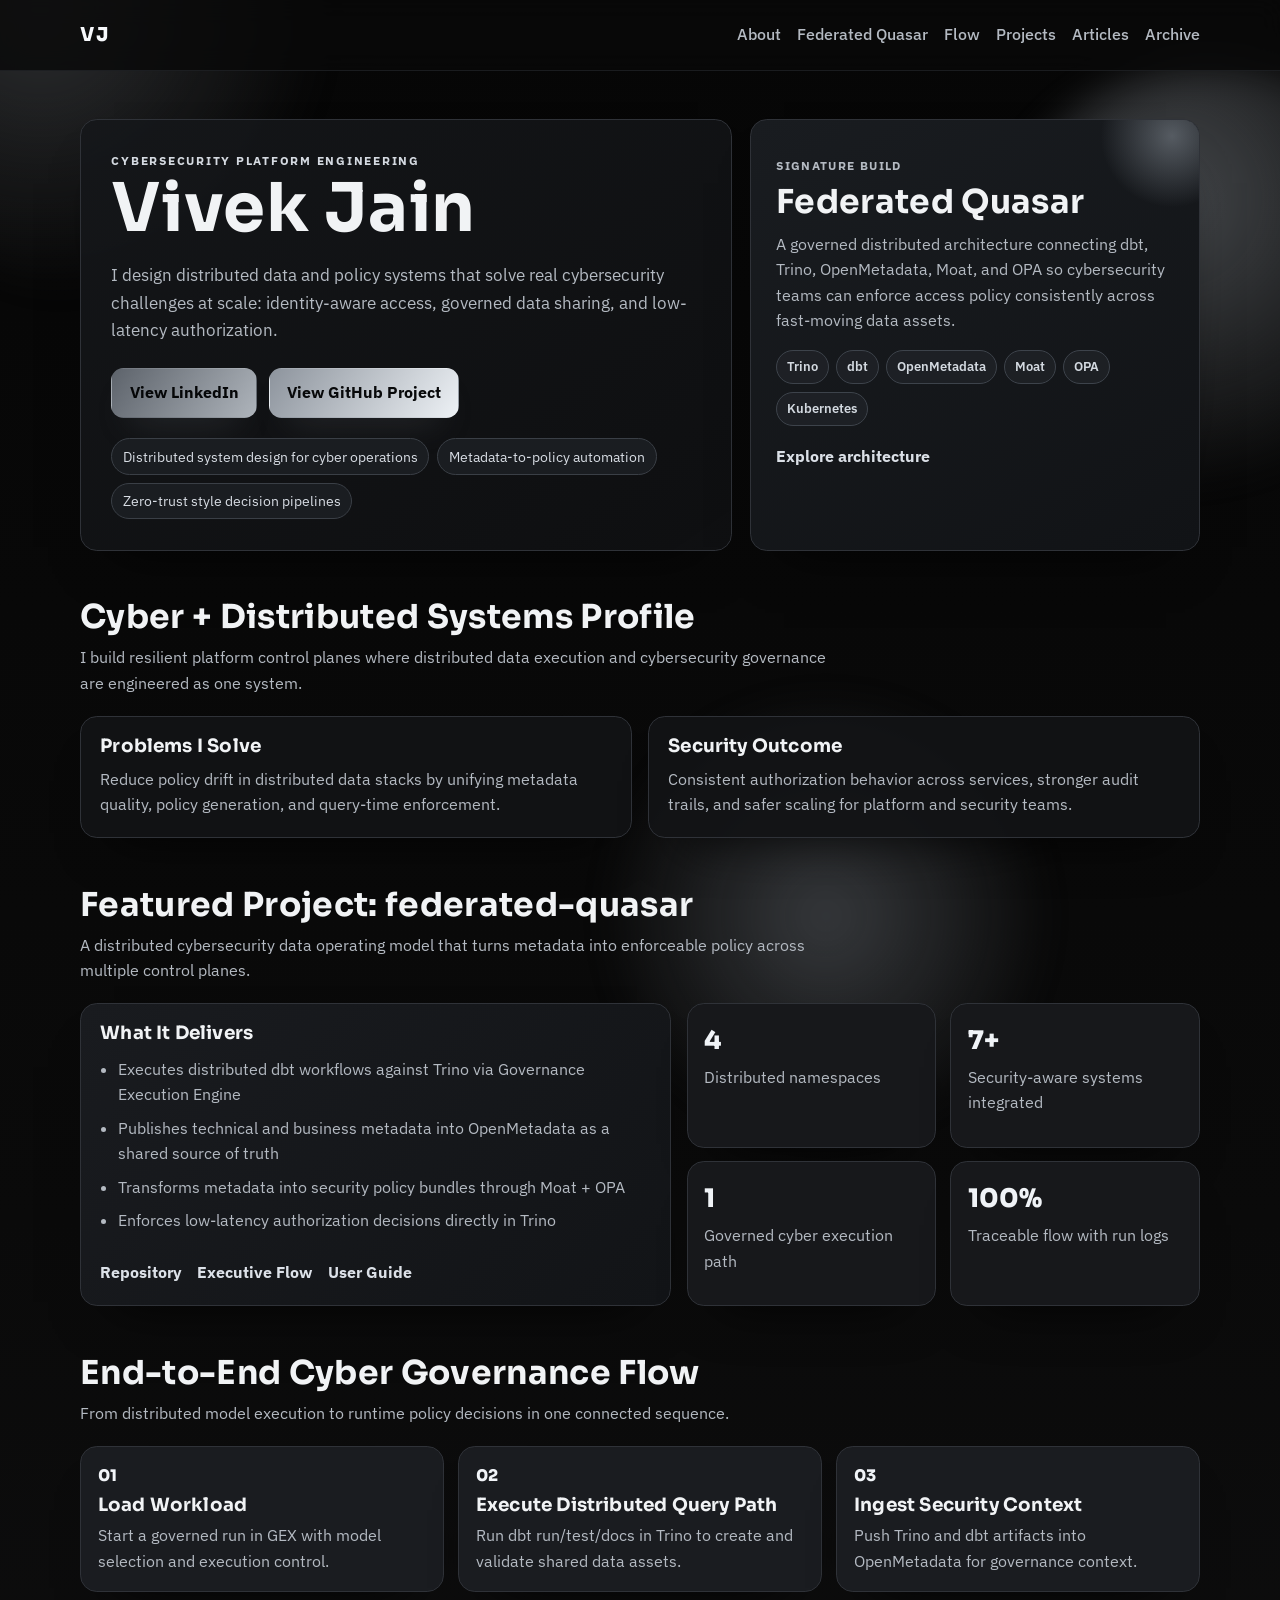
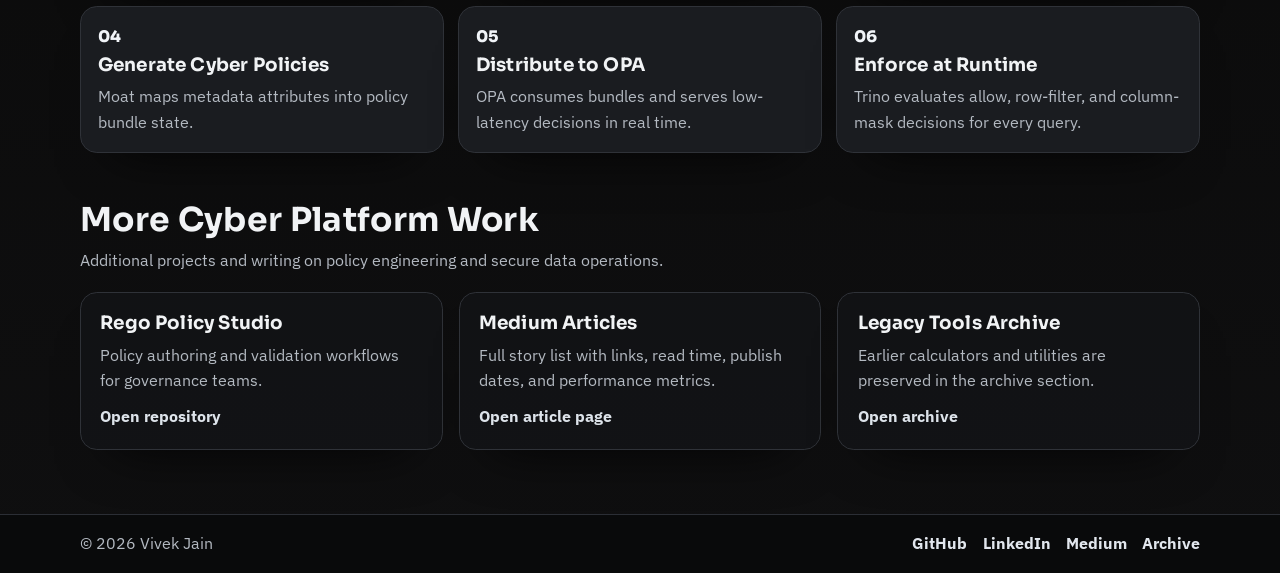
==== commit c9a91430: "Add Medium articles page and refresh cyber-themed portfolio" ====
--- a/index.html
+++ b/index.html
@@ -6,12 +6,12 @@
     <title>Vivek Jain | Data Platform Engineer</title>
     <meta
       name="description"
-      content="Vivek Jain's portfolio highlighting federated-quasar, governance automation, and Kubernetes-first data platforms."
+      content="Vivek Jain's portfolio highlighting distributed cybersecurity data platforms, federated-quasar, and policy-driven governance automation."
     />
     <link rel="preconnect" href="https://fonts.googleapis.com" />
     <link rel="preconnect" href="https://fonts.gstatic.com" crossorigin />
     <link
-      href="https://fonts.googleapis.com/css2?family=Syne:wght@500;700;800&family=DM+Sans:wght@400;500;700&display=swap"
+      href="https://fonts.googleapis.com/css2?family=IBM+Plex+Sans:wght@400;500;600;700&family=Sora:wght@500;600;700;800&display=swap"
       rel="stylesheet"
     />
     <link rel="stylesheet" href="styles.css" />
@@ -29,6 +29,7 @@
           <a href="#federated">Federated Quasar</a>
           <a href="#flow">Flow</a>
           <a href="#projects">Projects</a>
+          <a href="/medium.html">Articles</a>
           <a href="/archive/">Archive</a>
         </nav>
       </div>
@@ -37,10 +38,12 @@
     <main id="home">
       <section class="wrap hero reveal">
         <div class="hero-copy">
-          <p class="eyebrow">LinkedIn Inspired Portfolio</p>
+          <p class="eyebrow">Cybersecurity Platform Engineering</p>
           <h1>Vivek Jain</h1>
           <p class="lead">
-            I build the platforms that modern cybersecurity and AI-driven organizations rely on.
+            I design distributed data and policy systems that solve real
+            cybersecurity challenges at scale: identity-aware access, governed
+            data sharing, and low-latency authorization.
           </p>
           <div class="hero-actions">
             <a
@@ -61,9 +64,9 @@
             </a>
           </div>
           <ul class="quick-facts">
-            <li>Kubernetes-first architecture</li>
-            <li>Metadata to policy automation</li>
-            <li>End-to-end governance execution</li>
+            <li>Distributed system design for cyber operations</li>
+            <li>Metadata-to-policy automation</li>
+            <li>Zero-trust style decision pipelines</li>
           </ul>
         </div>
 
@@ -71,8 +74,9 @@
           <p class="panel-label">Signature Build</p>
           <h2>Federated Quasar</h2>
           <p>
-            A full-stack governed data platform blueprint connecting dbt, Trino,
-            OpenMetadata, Moat, and OPA into one auditable flow.
+            A governed distributed architecture connecting dbt, Trino,
+            OpenMetadata, Moat, and OPA so cybersecurity teams can enforce
+            access policy consistently across fast-moving data assets.
           </p>
           <div class="tech-stack" aria-label="Core stack">
             <span>Trino</span>
@@ -88,25 +92,25 @@
 
       <section id="about" class="wrap section reveal">
         <div class="section-head">
-          <h2>Profile</h2>
+          <h2>Cyber + Distributed Systems Profile</h2>
           <p>
-            I build production-minded data platforms where engineering speed and
-            governance discipline are designed together from day one.
+            I build resilient platform control planes where distributed data
+            execution and cybersecurity governance are engineered as one system.
           </p>
         </div>
         <div class="profile-grid">
           <article class="card">
-            <h3>What I Focus On</h3>
-            <p>
-              Delivery systems that unify data modeling, metadata quality,
-              policy generation, and query-time enforcement.
-            </p>
-          </article>
-          <article class="card">
-            <h3>Operating Style</h3>
-            <p>
-              Architecture that is practical to deploy, transparent to audit,
-              and scalable across analytics and platform teams.
+            <h3>Problems I Solve</h3>
+            <p>
+              Reduce policy drift in distributed data stacks by unifying
+              metadata quality, policy generation, and query-time enforcement.
+            </p>
+          </article>
+          <article class="card">
+            <h3>Security Outcome</h3>
+            <p>
+              Consistent authorization behavior across services, stronger audit
+              trails, and safer scaling for platform and security teams.
             </p>
           </article>
         </div>
@@ -116,8 +120,8 @@
         <div class="section-head">
           <h2>Featured Project: federated-quasar</h2>
           <p>
-            A complete data + metadata + governance operating model in one
-            repository.
+            A distributed cybersecurity data operating model that turns metadata
+            into enforceable policy across multiple control planes.
           </p>
         </div>
 
@@ -125,10 +129,10 @@
           <article class="card card-strong">
             <h3>What It Delivers</h3>
             <ul class="check-list">
-              <li>Executes dbt workflows against Trino via Governance Execution Engine</li>
-              <li>Publishes technical and business metadata into OpenMetadata</li>
-              <li>Transforms metadata into policy bundles through Moat + OPA</li>
-              <li>Enforces authorization decisions directly in Trino</li>
+              <li>Executes distributed dbt workflows against Trino via Governance Execution Engine</li>
+              <li>Publishes technical and business metadata into OpenMetadata as a shared source of truth</li>
+              <li>Transforms metadata into security policy bundles through Moat + OPA</li>
+              <li>Enforces low-latency authorization decisions directly in Trino</li>
             </ul>
             <div class="link-row">
               <a
@@ -158,19 +162,19 @@
           <div class="metric-grid">
             <article class="metric-card">
               <p class="metric-value">4</p>
-              <p class="metric-label">Core namespaces</p>
+              <p class="metric-label">Distributed namespaces</p>
             </article>
             <article class="metric-card">
               <p class="metric-value">7+</p>
-              <p class="metric-label">Major systems integrated</p>
+              <p class="metric-label">Security-aware systems integrated</p>
             </article>
             <article class="metric-card">
               <p class="metric-value">1</p>
-              <p class="metric-label">Governed execution path</p>
+              <p class="metric-label">Governed cyber execution path</p>
             </article>
             <article class="metric-card">
               <p class="metric-value">100%</p>
-              <p class="metric-label">Flow visibility with step logs</p>
+              <p class="metric-label">Traceable flow with run logs</p>
             </article>
           </div>
         </div>
@@ -178,47 +182,47 @@
 
       <section id="flow" class="wrap section reveal">
         <div class="section-head">
-          <h2>End-to-End Governance Flow</h2>
-          <p>From model execution to policy enforcement, one connected sequence.</p>
+          <h2>End-to-End Cyber Governance Flow</h2>
+          <p>From distributed model execution to runtime policy decisions in one connected sequence.</p>
         </div>
         <div class="flow-grid">
           <article class="flow-card">
             <span>01</span>
-            <h3>Load dbt Project</h3>
-            <p>Start a run in GEX with model selection and execution control.</p>
+            <h3>Load Workload</h3>
+            <p>Start a governed run in GEX with model selection and execution control.</p>
           </article>
           <article class="flow-card">
             <span>02</span>
-            <h3>Run on Trino</h3>
-            <p>Execute dbt run/test/docs to create and validate data assets.</p>
+            <h3>Execute Distributed Query Path</h3>
+            <p>Run dbt run/test/docs in Trino to create and validate shared data assets.</p>
           </article>
           <article class="flow-card">
             <span>03</span>
-            <h3>Ingest Metadata</h3>
-            <p>Push Trino and dbt artifacts into OpenMetadata.</p>
+            <h3>Ingest Security Context</h3>
+            <p>Push Trino and dbt artifacts into OpenMetadata for governance context.</p>
           </article>
           <article class="flow-card">
             <span>04</span>
-            <h3>Generate Policies</h3>
+            <h3>Generate Cyber Policies</h3>
             <p>Moat maps metadata attributes into policy bundle state.</p>
           </article>
           <article class="flow-card">
             <span>05</span>
             <h3>Distribute to OPA</h3>
-            <p>OPA consumes bundles and serves policy decisions in real time.</p>
+            <p>OPA consumes bundles and serves low-latency decisions in real time.</p>
           </article>
           <article class="flow-card">
             <span>06</span>
-            <h3>Enforce in Trino</h3>
-            <p>Trino evaluates allow, row-filter, and column-mask decisions.</p>
+            <h3>Enforce at Runtime</h3>
+            <p>Trino evaluates allow, row-filter, and column-mask decisions for every query.</p>
           </article>
         </div>
       </section>
 
       <section id="projects" class="wrap section reveal">
         <div class="section-head">
-          <h2>More Work</h2>
-          <p>Additional projects and writing connected to governance and platform ops.</p>
+          <h2>More Cyber Platform Work</h2>
+          <p>Additional projects and writing on policy engineering and secure data operations.</p>
         </div>
         <div class="project-grid">
           <article class="card">
@@ -235,18 +239,12 @@
             </a>
           </article>
           <article class="card">
-            <h3>Trino Monitoring SQL</h3>
-            <p>
-              Monitoring queries and practical observability checks for Trino
-              operations.
-            </p>
-            <a
-              href="https://medium.com/@vjain143/10-must-have-sql-queries-to-monitor-trino-unlocking-insights-from-the-trino-events-trino-queries-035f0cc27d80"
-              target="_blank"
-              rel="noopener noreferrer"
-            >
-              Read article
-            </a>
+            <h3>Medium Articles</h3>
+            <p>
+              Full story list with links, read time, publish dates, and
+              performance metrics.
+            </p>
+            <a href="/medium.html">Open article page</a>
           </article>
           <article class="card">
             <h3>Legacy Tools Archive</h3>
@@ -266,6 +264,7 @@
         <div class="footer-links">
           <a href="https://github.com/vjain143" target="_blank" rel="noopener noreferrer">GitHub</a>
           <a href="https://www.linkedin.com/in/vjain143/" target="_blank" rel="noopener noreferrer">LinkedIn</a>
+          <a href="/medium.html">Medium</a>
           <a href="/archive/">Archive</a>
         </div>
       </div>
--- a/styles.css
+++ b/styles.css
@@ -1,15 +1,15 @@
 :root {
-  --bg: #f4f8ff;
-  --bg-soft: #fff7ef;
-  --surface: #ffffffd8;
-  --surface-strong: #ffffff;
-  --text: #132033;
-  --muted: #4b5e74;
-  --line: #c6d7ea;
-  --primary: #0d9a92;
-  --secondary: #ff6d44;
-  --ink: #10253f;
-  --shadow: 0 28px 54px -34px rgba(15, 47, 86, 0.55);
+  --bg: #060606;
+  --bg-2: #0f0f10;
+  --surface: #131416ee;
+  --surface-strong: #17181b;
+  --text: #f1f3f5;
+  --muted: #b4bac2;
+  --line: #2f3238;
+  --primary: #c6ccd2;
+  --secondary: #f0f3f7;
+  --ink: #edf1f6;
+  --shadow: 0 30px 54px -34px rgba(0, 0, 0, 0.88);
 }
 
 *,
@@ -25,9 +25,9 @@
 }
 
 body {
-  background: linear-gradient(180deg, var(--bg) 0%, #fefcf8 55%, #f6fbff 100%);
+  background: linear-gradient(180deg, var(--bg) 0%, #0a0a0a 56%, var(--bg-2) 100%);
   color: var(--text);
-  font-family: "DM Sans", sans-serif;
+  font-family: "IBM Plex Sans", sans-serif;
   line-height: 1.6;
   min-height: 100vh;
   overflow-x: hidden;
@@ -50,24 +50,24 @@
   border-radius: 50%;
   pointer-events: none;
   z-index: -1;
-  filter: blur(14px);
-  opacity: 0.36;
+  filter: blur(20px);
+  opacity: 0.42;
 }
 
 .orb-sun {
-  background: radial-gradient(circle at 34% 34%, #ffd1a6, #ff945c00 70%);
+  background: radial-gradient(circle at 34% 34%, #62666b, #62666b00 70%);
   top: -9rem;
   left: -7rem;
 }
 
 .orb-sea {
-  background: radial-gradient(circle at 40% 30%, #70e4d0, #31ae9400 72%);
+  background: radial-gradient(circle at 40% 30%, #9da4ac, #9da4ac00 72%);
   right: -10rem;
   top: 4rem;
 }
 
 .orb-sky {
-  background: radial-gradient(circle at 50% 50%, #8fc6ff, #8fc6ff00 72%);
+  background: radial-gradient(circle at 50% 50%, #777d85, #777d8500 72%);
   right: 18%;
   bottom: -15rem;
 }
@@ -77,8 +77,8 @@
   top: 0;
   z-index: 10;
   backdrop-filter: blur(12px);
-  background: #f4f8ffcf;
-  border-bottom: 1px solid #d3e1f159;
+  background: #090909cf;
+  border-bottom: 1px solid #30343b77;
 }
 
 .nav-shell {
@@ -90,10 +90,10 @@
 
 .logo {
   text-decoration: none;
-  font-family: "Syne", sans-serif;
+  font-family: "Sora", sans-serif;
   font-size: 1.2rem;
   font-weight: 800;
-  color: var(--ink);
+  color: #f7f9fc;
   letter-spacing: 0.08em;
 }
 
@@ -111,7 +111,7 @@
 }
 
 .nav-links a:hover {
-  color: var(--primary);
+  color: #f4f7fb;
 }
 
 main {
@@ -123,7 +123,7 @@
 h3 {
   margin: 0;
   line-height: 1.12;
-  font-family: "Syne", sans-serif;
+  font-family: "Sora", sans-serif;
   letter-spacing: 0.01em;
 }
 
@@ -157,7 +157,7 @@
 }
 
 .hero-copy {
-  background: linear-gradient(145deg, #ffffffeb, #ffffffa8);
+  background: linear-gradient(145deg, #15171aeb, #101113e0);
   padding: 1.9rem;
 }
 
@@ -167,7 +167,7 @@
   text-transform: uppercase;
   letter-spacing: 0.14em;
   font-weight: 700;
-  color: #0e6f8d;
+  color: #d5dae1;
 }
 
 .lead {
@@ -200,15 +200,15 @@
 }
 
 .btn-primary {
-  background: linear-gradient(125deg, var(--primary), #1fb9a1);
-  color: #fff;
-  box-shadow: 0 20px 34px -22px rgba(22, 145, 131, 0.95);
+  background: linear-gradient(125deg, #5d636b, #aeb4bb);
+  color: #050607;
+  box-shadow: 0 18px 34px -22px rgba(160, 168, 176, 0.62);
 }
 
 .btn-secondary {
-  background: linear-gradient(125deg, #ff8459, var(--secondary));
-  color: #fff;
-  box-shadow: 0 20px 34px -22px rgba(210, 93, 52, 0.9);
+  background: linear-gradient(125deg, #8d949d, #edf1f5);
+  color: #08090a;
+  box-shadow: 0 18px 34px -22px rgba(165, 173, 182, 0.58);
 }
 
 .quick-facts {
@@ -221,16 +221,16 @@
 }
 
 .quick-facts li {
-  background: #eaf4ff;
-  border: 1px solid #cde4ff;
+  background: #1a1d21;
+  border: 1px solid #3a3f46;
   padding: 0.36rem 0.66rem;
   border-radius: 999px;
   font-size: 0.9rem;
-  color: #23517a;
+  color: #d8dde4;
 }
 
 .hero-panel {
-  background: linear-gradient(150deg, #f0fbf8 0%, #e5f3ff 100%);
+  background: linear-gradient(150deg, #191c20 0%, #111316 100%);
   padding: 1.55rem;
   position: relative;
   overflow: hidden;
@@ -242,7 +242,7 @@
   width: 9rem;
   height: 9rem;
   border-radius: 50%;
-  background: radial-gradient(circle, #ffc9b5, #ffc9b500 70%);
+  background: radial-gradient(circle, #717880, #71788000 70%);
   top: -3.5rem;
   right: -2.8rem;
   opacity: 0.7;
@@ -254,7 +254,7 @@
   text-transform: uppercase;
   font-weight: 700;
   letter-spacing: 0.11em;
-  color: #0f7f88;
+  color: #c4cad2;
 }
 
 .hero-panel h2 {
@@ -275,9 +275,9 @@
 
 .tech-stack span {
   border-radius: 999px;
-  border: 1px solid #a7d4e1;
-  background: #ffffffa8;
-  color: #174060;
+  border: 1px solid #3d434b;
+  background: #202328c9;
+  color: #d3d9e0;
   font-weight: 600;
   font-size: 0.84rem;
   padding: 0.34rem 0.62rem;
@@ -288,7 +288,7 @@
   display: inline-flex;
   font-weight: 700;
   text-decoration: none;
-  color: #134e73;
+  color: #dbe0e7;
 }
 
 .section {
@@ -323,7 +323,7 @@
   margin-top: 0.65rem;
   font-weight: 700;
   text-decoration: none;
-  color: #145784;
+  color: #dde3ea;
 }
 
 .feature-grid {
@@ -334,7 +334,7 @@
 }
 
 .card-strong {
-  background: linear-gradient(135deg, #fffefc 0%, var(--bg-soft) 100%);
+  background: linear-gradient(135deg, #191b1f 0%, #121417 100%);
 }
 
 .check-list {
@@ -356,7 +356,7 @@
 
 .link-row a {
   text-decoration: none;
-  color: #0d6f84;
+  color: #dce1e8;
   font-weight: 700;
 }
 
@@ -373,8 +373,8 @@
 
 .metric-value {
   margin: 0;
-  font-family: "Syne", sans-serif;
-  color: var(--primary);
+  font-family: "Sora", sans-serif;
+  color: #f0f3f7;
   font-size: 1.6rem;
   font-weight: 800;
 }
@@ -392,15 +392,15 @@
 }
 
 .flow-card {
-  background: #ffffffdb;
+  background: #1a1c20;
   padding: 1.05rem;
 }
 
 .flow-card span {
   display: inline-flex;
-  font-family: "Syne", sans-serif;
+  font-family: "Sora", sans-serif;
   font-weight: 800;
-  color: var(--secondary);
+  color: #f1f4f8;
 }
 
 .flow-card h3 {
@@ -420,8 +420,8 @@
 }
 
 .site-footer {
-  border-top: 1px solid #d8e5f2;
-  background: #f2f8ff;
+  border-top: 1px solid #2b2e35;
+  background: #090a0b;
   padding: 1rem 0;
 }
 
@@ -445,7 +445,7 @@
 
 .footer-links a {
   text-decoration: none;
-  color: #13537d;
+  color: #e2e7ee;
   font-weight: 700;
 }
 
@@ -471,6 +471,66 @@
 
 .archive-grid a {
   margin-top: 0.5rem;
+}
+
+.articles-layout {
+  padding: 2.25rem 0 3.5rem;
+}
+
+.articles-head p {
+  margin: 0.55rem 0 0;
+  max-width: 42rem;
+  color: var(--muted);
+}
+
+.articles-grid {
+  margin-top: 1.2rem;
+  display: grid;
+  grid-template-columns: repeat(2, minmax(0, 1fr));
+  gap: 1rem;
+}
+
+.article-card {
+  background: var(--surface);
+  border: 1px solid var(--line);
+  border-radius: 1.05rem;
+  box-shadow: var(--shadow);
+  padding: 1.15rem;
+}
+
+.article-card h3 {
+  font-size: 1.05rem;
+}
+
+.article-meta {
+  margin: 0.45rem 0 0;
+  color: var(--muted);
+  font-size: 0.94rem;
+}
+
+.article-card a {
+  display: inline-flex;
+  margin-top: 0.72rem;
+  text-decoration: none;
+  font-weight: 700;
+  color: #f1f4f8;
+}
+
+.metrics-row {
+  margin-top: 0.8rem;
+  display: flex;
+  flex-wrap: wrap;
+  gap: 0.45rem;
+}
+
+.metric-item {
+  border: 1px solid #3d434b;
+  background: #202328c9;
+  border-radius: 999px;
+  color: #d7dde4;
+  padding: 0.26rem 0.6rem;
+  font-size: 0.82rem;
+  font-weight: 600;
 }
 
 .reveal {
@@ -496,7 +556,8 @@
   }
 
   .project-grid,
-  .archive-grid {
+  .archive-grid,
+  .articles-grid {
     grid-template-columns: repeat(2, minmax(0, 1fr));
   }
 }
@@ -514,7 +575,8 @@
   .metric-grid,
   .flow-grid,
   .project-grid,
-  .archive-grid {
+  .archive-grid,
+  .articles-grid {
     grid-template-columns: 1fr;
   }
 
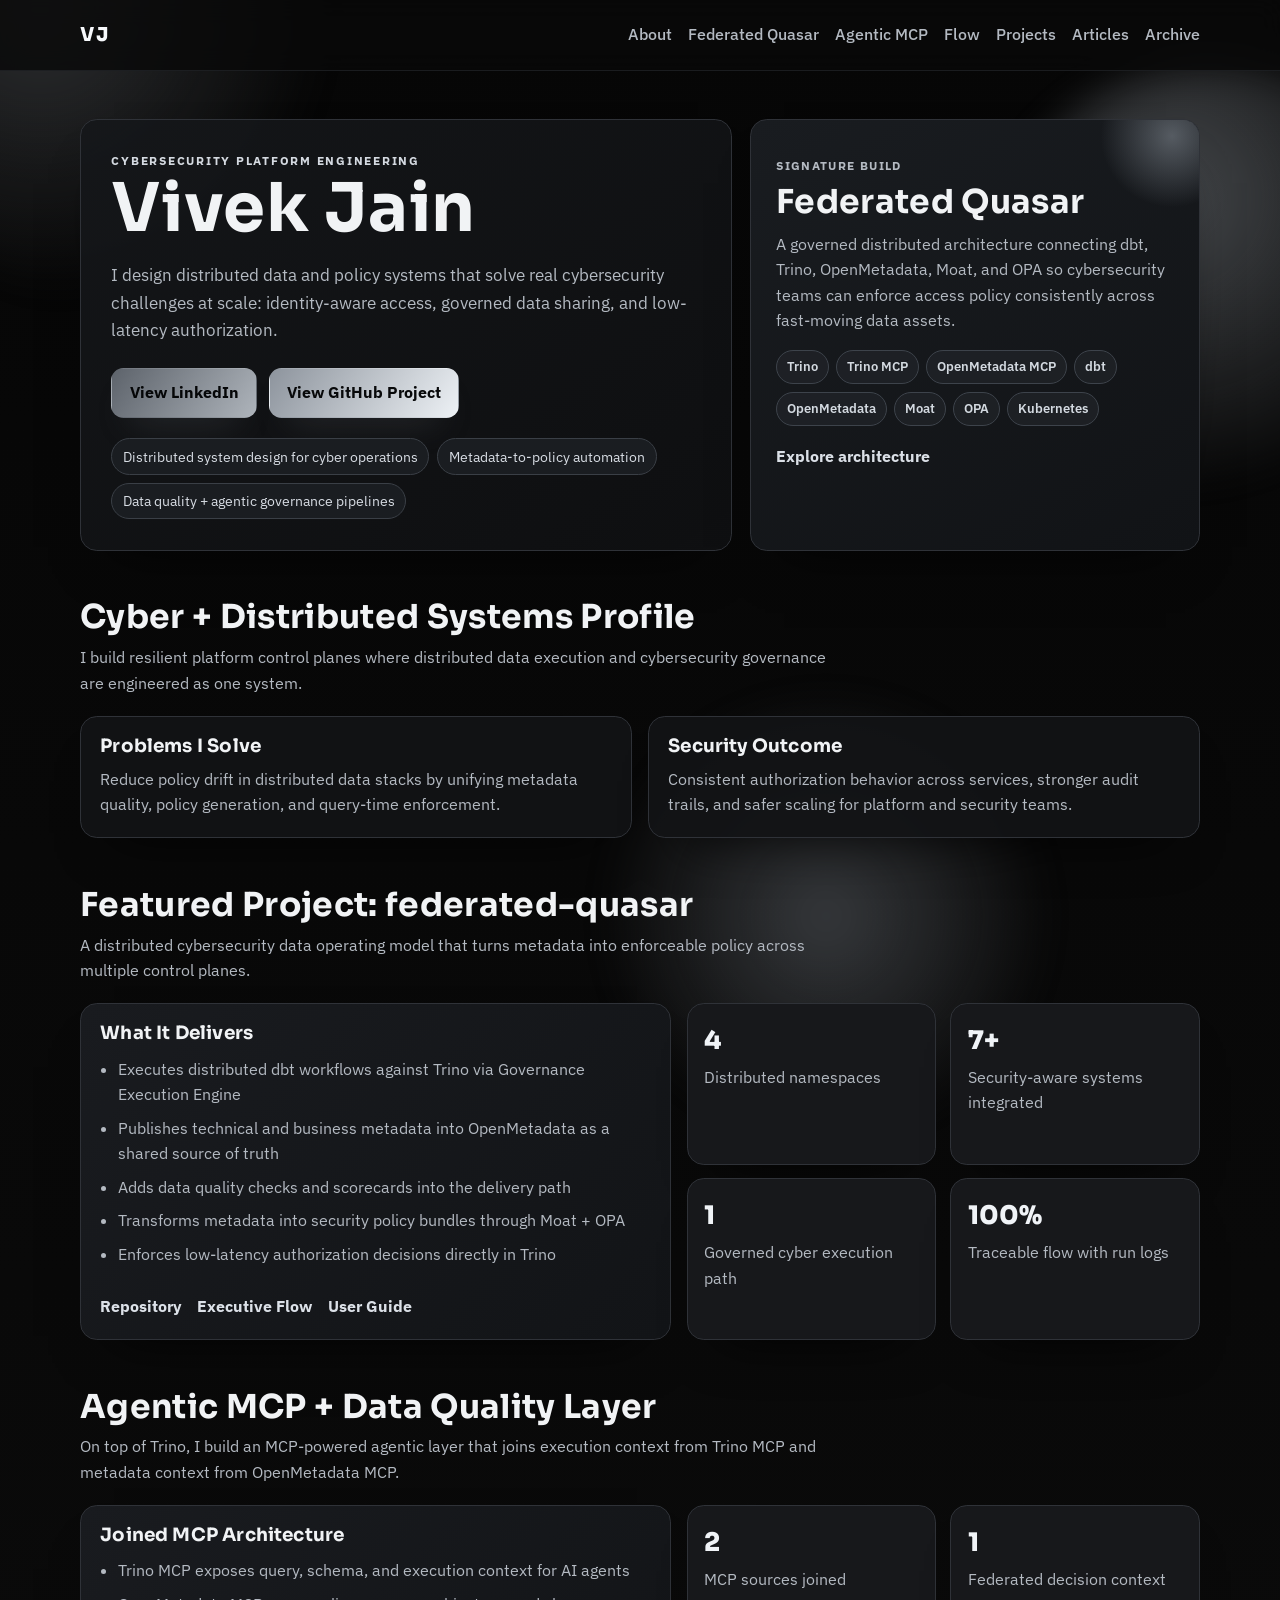
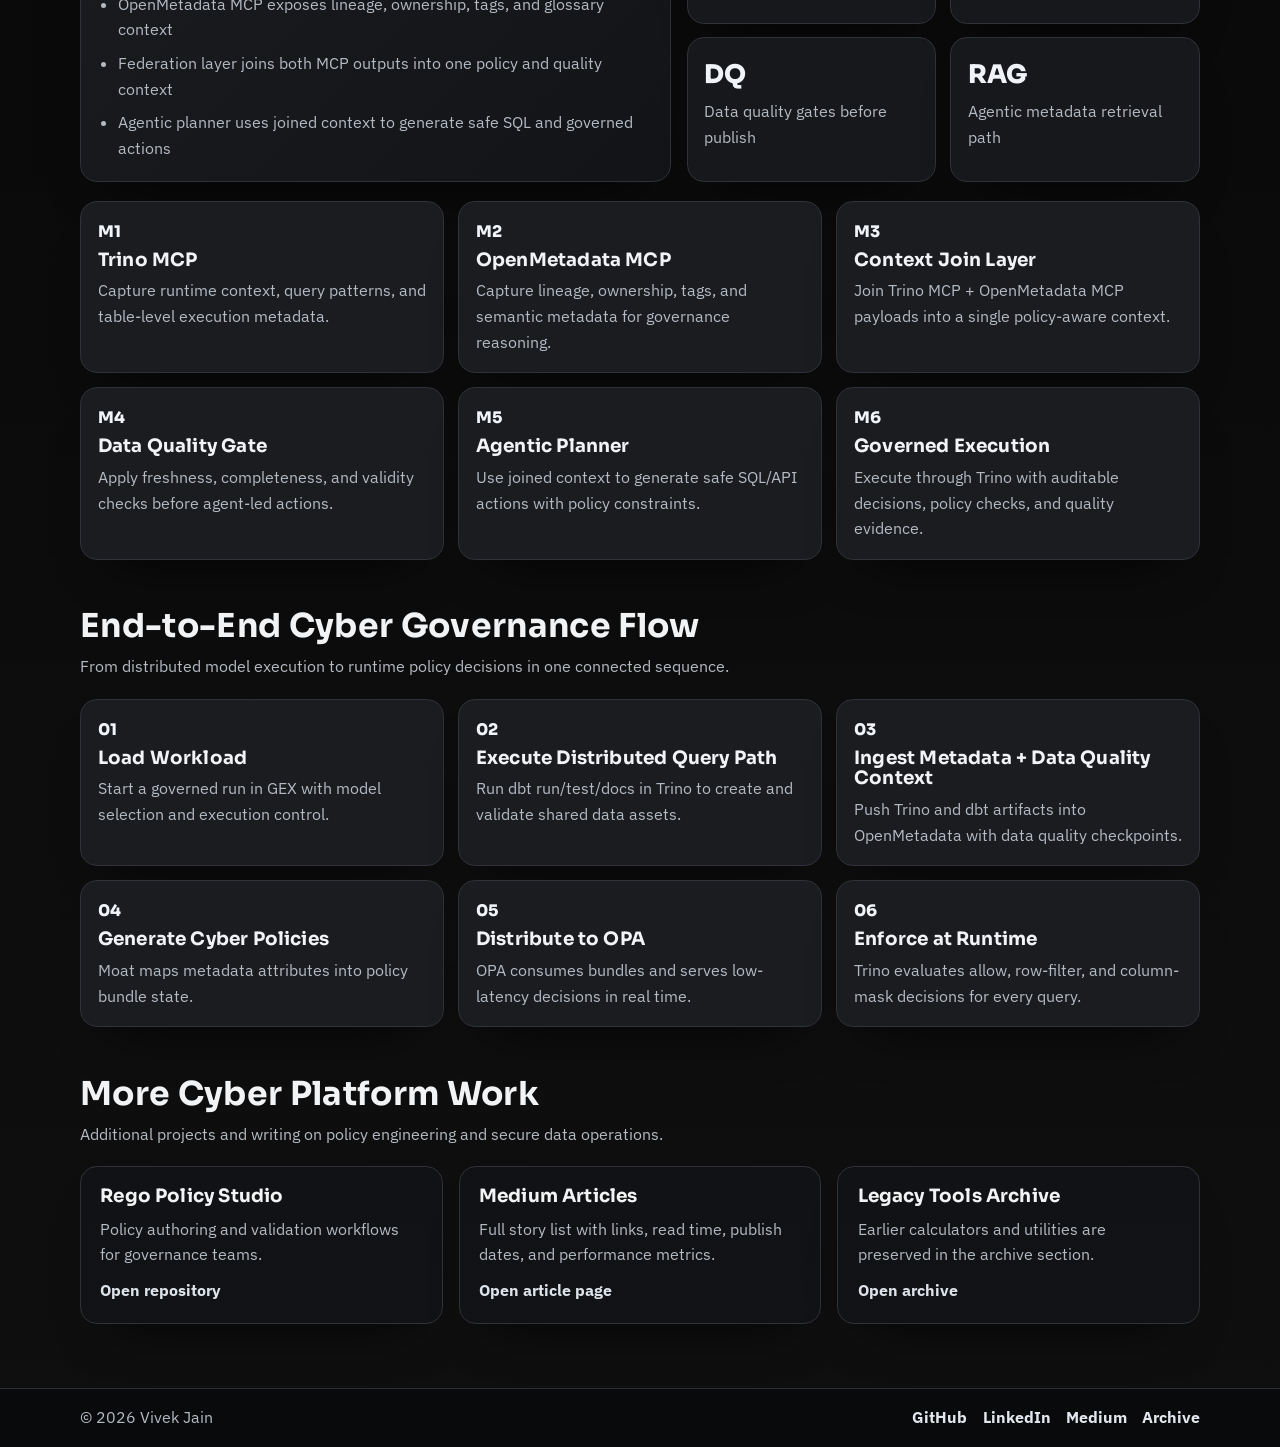
==== commit f84f5f39: "Add agentic MCP and data quality architecture section" ====
--- a/index.html
+++ b/index.html
@@ -27,6 +27,7 @@
         <nav class="nav-links" aria-label="Primary navigation">
           <a href="#about">About</a>
           <a href="#federated">Federated Quasar</a>
+          <a href="#agentic">Agentic MCP</a>
           <a href="#flow">Flow</a>
           <a href="#projects">Projects</a>
           <a href="/medium.html">Articles</a>
@@ -66,7 +67,7 @@
           <ul class="quick-facts">
             <li>Distributed system design for cyber operations</li>
             <li>Metadata-to-policy automation</li>
-            <li>Zero-trust style decision pipelines</li>
+            <li>Data quality + agentic governance pipelines</li>
           </ul>
         </div>
 
@@ -80,6 +81,8 @@
           </p>
           <div class="tech-stack" aria-label="Core stack">
             <span>Trino</span>
+            <span>Trino MCP</span>
+            <span>OpenMetadata MCP</span>
             <span>dbt</span>
             <span>OpenMetadata</span>
             <span>Moat</span>
@@ -131,6 +134,7 @@
             <ul class="check-list">
               <li>Executes distributed dbt workflows against Trino via Governance Execution Engine</li>
               <li>Publishes technical and business metadata into OpenMetadata as a shared source of truth</li>
+              <li>Adds data quality checks and scorecards into the delivery path</li>
               <li>Transforms metadata into security policy bundles through Moat + OPA</li>
               <li>Enforces low-latency authorization decisions directly in Trino</li>
             </ul>
@@ -180,6 +184,81 @@
         </div>
       </section>
 
+      <section id="agentic" class="wrap section reveal">
+        <div class="section-head">
+          <h2>Agentic MCP + Data Quality Layer</h2>
+          <p>
+            On top of Trino, I build an MCP-powered agentic layer that joins
+            execution context from Trino MCP and metadata context from
+            OpenMetadata MCP.
+          </p>
+        </div>
+
+        <div class="feature-grid">
+          <article class="card card-strong">
+            <h3>Joined MCP Architecture</h3>
+            <ul class="check-list">
+              <li>Trino MCP exposes query, schema, and execution context for AI agents</li>
+              <li>OpenMetadata MCP exposes lineage, ownership, tags, and glossary context</li>
+              <li>Federation layer joins both MCP outputs into one policy and quality context</li>
+              <li>Agentic planner uses joined context to generate safe SQL and governed actions</li>
+            </ul>
+          </article>
+
+          <div class="metric-grid">
+            <article class="metric-card">
+              <p class="metric-value">2</p>
+              <p class="metric-label">MCP sources joined</p>
+            </article>
+            <article class="metric-card">
+              <p class="metric-value">1</p>
+              <p class="metric-label">Federated decision context</p>
+            </article>
+            <article class="metric-card">
+              <p class="metric-value">DQ</p>
+              <p class="metric-label">Data quality gates before publish</p>
+            </article>
+            <article class="metric-card">
+              <p class="metric-value">RAG</p>
+              <p class="metric-label">Agentic metadata retrieval path</p>
+            </article>
+          </div>
+        </div>
+
+        <div class="flow-grid mcp-flow">
+          <article class="flow-card">
+            <span>M1</span>
+            <h3>Trino MCP</h3>
+            <p>Capture runtime context, query patterns, and table-level execution metadata.</p>
+          </article>
+          <article class="flow-card">
+            <span>M2</span>
+            <h3>OpenMetadata MCP</h3>
+            <p>Capture lineage, ownership, tags, and semantic metadata for governance reasoning.</p>
+          </article>
+          <article class="flow-card">
+            <span>M3</span>
+            <h3>Context Join Layer</h3>
+            <p>Join Trino MCP + OpenMetadata MCP payloads into a single policy-aware context.</p>
+          </article>
+          <article class="flow-card">
+            <span>M4</span>
+            <h3>Data Quality Gate</h3>
+            <p>Apply freshness, completeness, and validity checks before agent-led actions.</p>
+          </article>
+          <article class="flow-card">
+            <span>M5</span>
+            <h3>Agentic Planner</h3>
+            <p>Use joined context to generate safe SQL/API actions with policy constraints.</p>
+          </article>
+          <article class="flow-card">
+            <span>M6</span>
+            <h3>Governed Execution</h3>
+            <p>Execute through Trino with auditable decisions, policy checks, and quality evidence.</p>
+          </article>
+        </div>
+      </section>
+
       <section id="flow" class="wrap section reveal">
         <div class="section-head">
           <h2>End-to-End Cyber Governance Flow</h2>
@@ -198,8 +277,8 @@
           </article>
           <article class="flow-card">
             <span>03</span>
-            <h3>Ingest Security Context</h3>
-            <p>Push Trino and dbt artifacts into OpenMetadata for governance context.</p>
+            <h3>Ingest Metadata + Data Quality Context</h3>
+            <p>Push Trino and dbt artifacts into OpenMetadata with data quality checkpoints.</p>
           </article>
           <article class="flow-card">
             <span>04</span>
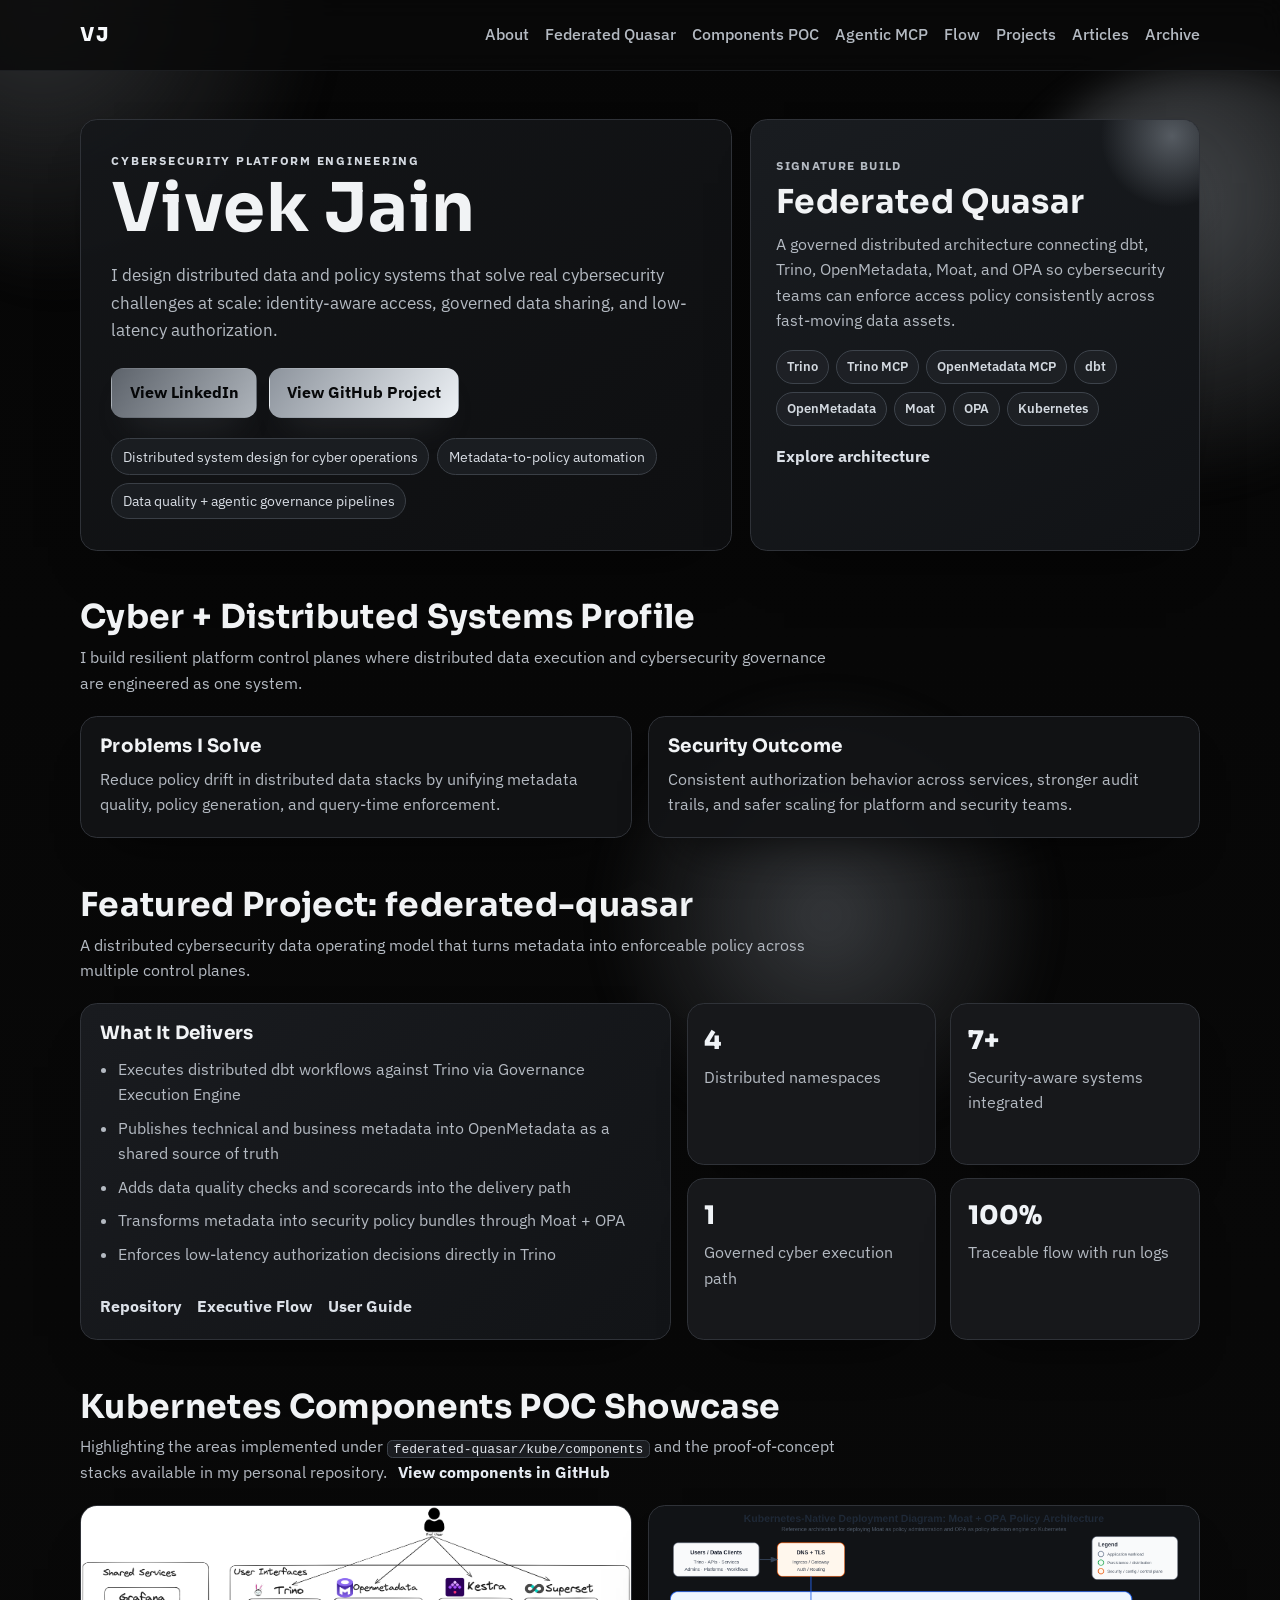
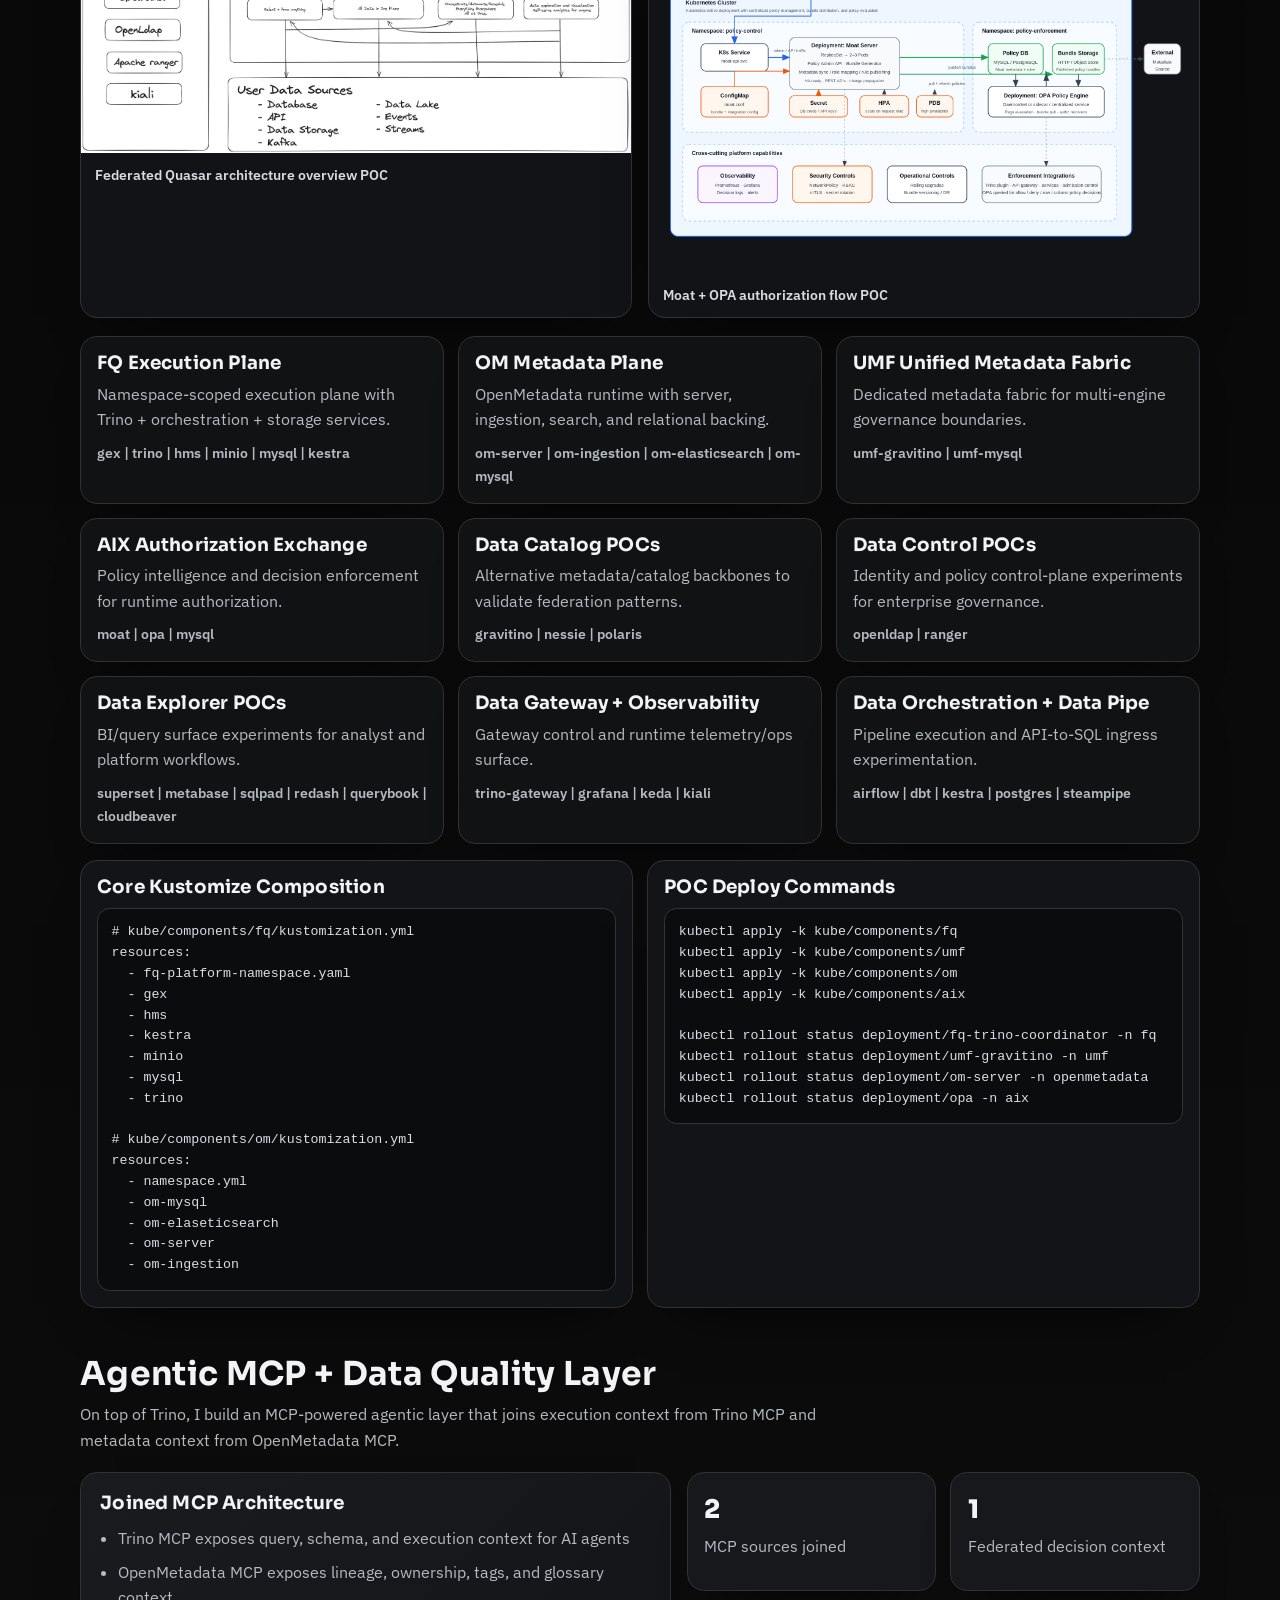
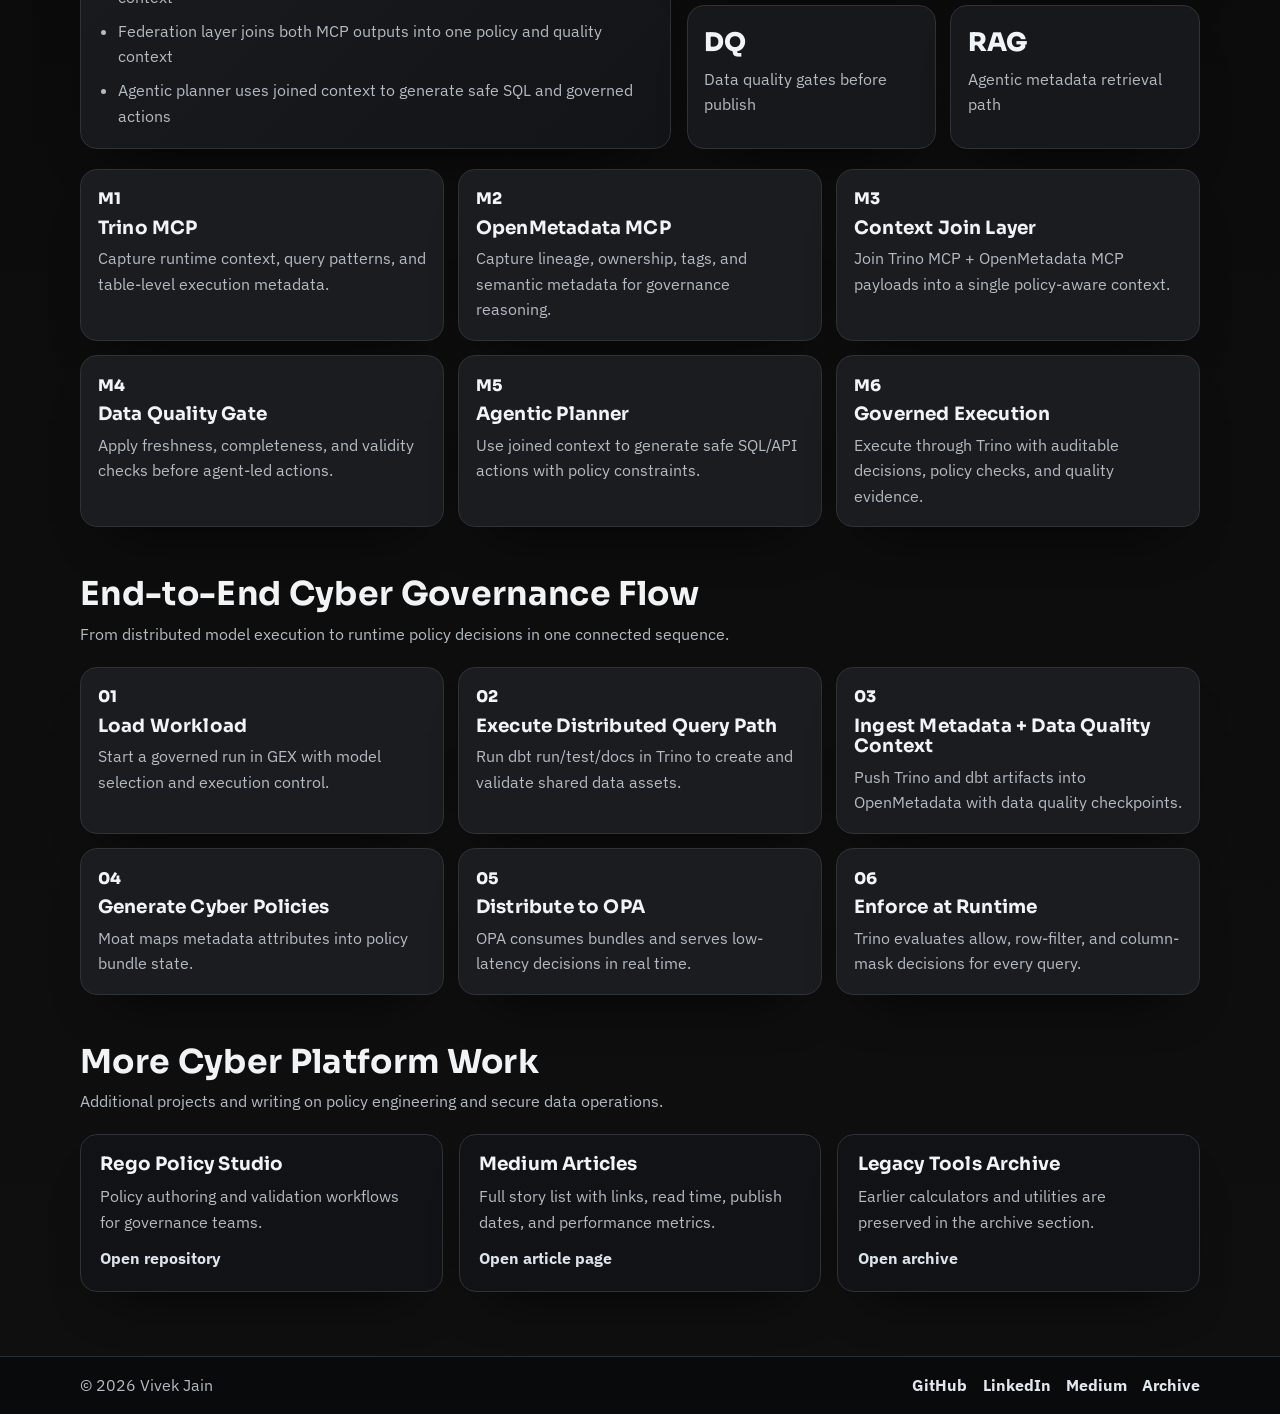
==== commit 1c29e3f5: "Showcase kube components POCs with visuals and code highlights" ====
--- a/index.html
+++ b/index.html
@@ -27,6 +27,7 @@
         <nav class="nav-links" aria-label="Primary navigation">
           <a href="#about">About</a>
           <a href="#federated">Federated Quasar</a>
+          <a href="#components">Components POC</a>
           <a href="#agentic">Agentic MCP</a>
           <a href="#flow">Flow</a>
           <a href="#projects">Projects</a>
@@ -184,6 +185,126 @@
         </div>
       </section>
 
+      <section id="components" class="wrap section reveal">
+        <div class="section-head">
+          <h2>Kubernetes Components POC Showcase</h2>
+          <p>
+            Highlighting the areas implemented under
+            <code>federated-quasar/kube/components</code> and the proof-of-concept
+            stacks available in my personal repository.
+            <a
+              href="https://github.com/vjain143/federated-quasar/tree/main/kube/components"
+              target="_blank"
+              rel="noopener noreferrer"
+            >
+              View components in GitHub
+            </a>
+          </p>
+        </div>
+
+        <div class="component-logo-grid">
+          <figure class="component-figure">
+            <img
+              src="/assets/federated-quasar-overview.png"
+              alt="Federated Quasar architecture overview"
+              loading="lazy"
+            />
+            <figcaption>Federated Quasar architecture overview POC</figcaption>
+          </figure>
+          <figure class="component-figure">
+            <img
+              src="/assets/moat-opa-flow.png"
+              alt="Moat and OPA deployment flow"
+              loading="lazy"
+            />
+            <figcaption>Moat + OPA authorization flow POC</figcaption>
+          </figure>
+        </div>
+
+        <div class="area-grid">
+          <article class="area-card">
+            <h3>FQ Execution Plane</h3>
+            <p>Namespace-scoped execution plane with Trino + orchestration + storage services.</p>
+            <p class="area-tags">gex | trino | hms | minio | mysql | kestra</p>
+          </article>
+          <article class="area-card">
+            <h3>OM Metadata Plane</h3>
+            <p>OpenMetadata runtime with server, ingestion, search, and relational backing.</p>
+            <p class="area-tags">om-server | om-ingestion | om-elasticsearch | om-mysql</p>
+          </article>
+          <article class="area-card">
+            <h3>UMF Unified Metadata Fabric</h3>
+            <p>Dedicated metadata fabric for multi-engine governance boundaries.</p>
+            <p class="area-tags">umf-gravitino | umf-mysql</p>
+          </article>
+          <article class="area-card">
+            <h3>AIX Authorization Exchange</h3>
+            <p>Policy intelligence and decision enforcement for runtime authorization.</p>
+            <p class="area-tags">moat | opa | mysql</p>
+          </article>
+          <article class="area-card">
+            <h3>Data Catalog POCs</h3>
+            <p>Alternative metadata/catalog backbones to validate federation patterns.</p>
+            <p class="area-tags">gravitino | nessie | polaris</p>
+          </article>
+          <article class="area-card">
+            <h3>Data Control POCs</h3>
+            <p>Identity and policy control-plane experiments for enterprise governance.</p>
+            <p class="area-tags">openldap | ranger</p>
+          </article>
+          <article class="area-card">
+            <h3>Data Explorer POCs</h3>
+            <p>BI/query surface experiments for analyst and platform workflows.</p>
+            <p class="area-tags">superset | metabase | sqlpad | redash | querybook | cloudbeaver</p>
+          </article>
+          <article class="area-card">
+            <h3>Data Gateway + Observability</h3>
+            <p>Gateway control and runtime telemetry/ops surface.</p>
+            <p class="area-tags">trino-gateway | grafana | keda | kiali</p>
+          </article>
+          <article class="area-card">
+            <h3>Data Orchestration + Data Pipe</h3>
+            <p>Pipeline execution and API-to-SQL ingress experimentation.</p>
+            <p class="area-tags">airflow | dbt | kestra | postgres | steampipe</p>
+          </article>
+        </div>
+
+        <div class="component-code-grid">
+          <article class="code-card">
+            <h3>Core Kustomize Composition</h3>
+            <pre><code># kube/components/fq/kustomization.yml
+resources:
+  - fq-platform-namespace.yaml
+  - gex
+  - hms
+  - kestra
+  - minio
+  - mysql
+  - trino
+
+# kube/components/om/kustomization.yml
+resources:
+  - namespace.yml
+  - om-mysql
+  - om-elaseticsearch
+  - om-server
+  - om-ingestion</code></pre>
+          </article>
+          <article class="code-card">
+            <h3>POC Deploy Commands</h3>
+            <pre><code>kubectl apply -k kube/components/fq
+kubectl apply -k kube/components/umf
+kubectl apply -k kube/components/om
+kubectl apply -k kube/components/aix
+
+kubectl rollout status deployment/fq-trino-coordinator -n fq
+kubectl rollout status deployment/umf-gravitino -n umf
+kubectl rollout status deployment/om-server -n openmetadata
+kubectl rollout status deployment/opa -n aix</code></pre>
+          </article>
+        </div>
+      </section>
+
       <section id="agentic" class="wrap section reveal">
         <div class="section-head">
           <h2>Agentic MCP + Data Quality Layer</h2>
--- a/styles.css
+++ b/styles.css
@@ -301,6 +301,22 @@
   max-width: 48rem;
 }
 
+.section-head p a {
+  display: inline-flex;
+  margin-left: 0.45rem;
+  color: #e6ebf2;
+  font-weight: 700;
+  text-decoration: none;
+}
+
+.section-head code {
+  border: 1px solid #3d434b;
+  background: #202328c9;
+  color: #e3e7ee;
+  border-radius: 0.35rem;
+  padding: 0.05rem 0.35rem;
+}
+
 .profile-grid {
   margin-top: 1.25rem;
   display: grid;
@@ -417,6 +433,97 @@
   display: grid;
   grid-template-columns: repeat(3, minmax(0, 1fr));
   gap: 1rem;
+}
+
+.component-logo-grid {
+  margin-top: 1.2rem;
+  display: grid;
+  grid-template-columns: repeat(2, minmax(0, 1fr));
+  gap: 1rem;
+}
+
+.component-figure {
+  margin: 0;
+  border: 1px solid var(--line);
+  border-radius: 1.05rem;
+  overflow: hidden;
+  background: #111316;
+  box-shadow: var(--shadow);
+}
+
+.component-figure img {
+  display: block;
+  width: 100%;
+  height: auto;
+}
+
+.component-figure figcaption {
+  padding: 0.7rem 0.9rem;
+  color: #d6dbe3;
+  font-weight: 600;
+  font-size: 0.88rem;
+}
+
+.area-grid {
+  margin-top: 1.1rem;
+  display: grid;
+  grid-template-columns: repeat(3, minmax(0, 1fr));
+  gap: 0.85rem;
+}
+
+.area-card {
+  background: var(--surface);
+  border: 1px solid var(--line);
+  border-radius: 1.05rem;
+  box-shadow: var(--shadow);
+  padding: 1rem;
+}
+
+.area-card p {
+  margin: 0.5rem 0 0;
+  color: var(--muted);
+}
+
+.area-tags {
+  margin-top: 0.65rem;
+  color: #dfe4eb;
+  font-size: 0.9rem;
+  font-weight: 600;
+}
+
+.component-code-grid {
+  margin-top: 1rem;
+  display: grid;
+  grid-template-columns: repeat(2, minmax(0, 1fr));
+  gap: 0.9rem;
+}
+
+.code-card {
+  background: #121417;
+  border: 1px solid var(--line);
+  border-radius: 1.05rem;
+  box-shadow: var(--shadow);
+  padding: 1rem;
+}
+
+.code-card h3 {
+  margin-bottom: 0.65rem;
+}
+
+.code-card pre {
+  margin: 0;
+  border: 1px solid #31353b;
+  border-radius: 0.78rem;
+  background: #0b0c0e;
+  overflow-x: auto;
+  padding: 0.85rem;
+}
+
+.code-card code {
+  font-family: "SFMono-Regular", Menlo, Consolas, "Liberation Mono", monospace;
+  color: #d8dee7;
+  font-size: 0.83rem;
+  line-height: 1.45;
 }
 
 .site-footer {
@@ -547,7 +654,9 @@
 
 @media (max-width: 1020px) {
   .hero,
-  .feature-grid {
+  .feature-grid,
+  .component-logo-grid,
+  .component-code-grid {
     grid-template-columns: 1fr;
   }
 
@@ -557,7 +666,8 @@
 
   .project-grid,
   .archive-grid,
-  .articles-grid {
+  .articles-grid,
+  .area-grid {
     grid-template-columns: repeat(2, minmax(0, 1fr));
   }
 }
@@ -576,7 +686,8 @@
   .flow-grid,
   .project-grid,
   .archive-grid,
-  .articles-grid {
+  .articles-grid,
+  .area-grid {
     grid-template-columns: 1fr;
   }
 
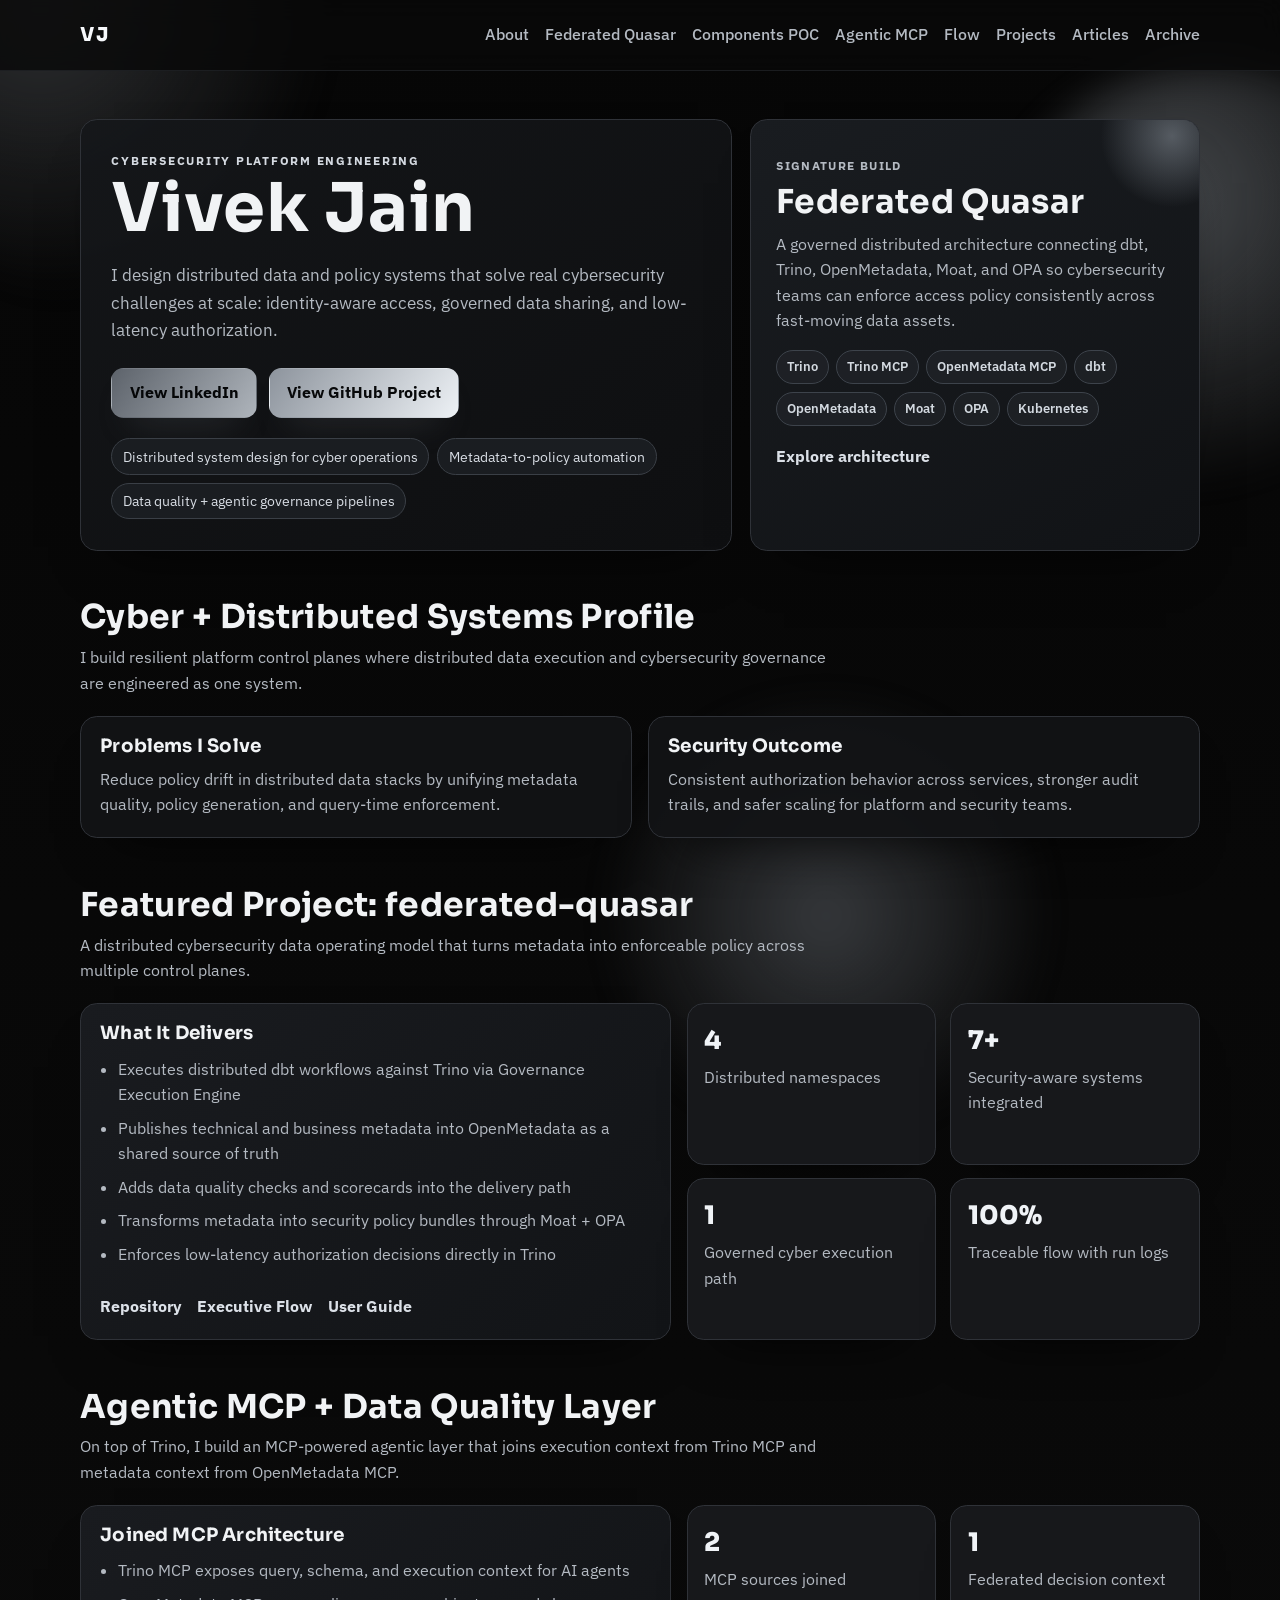
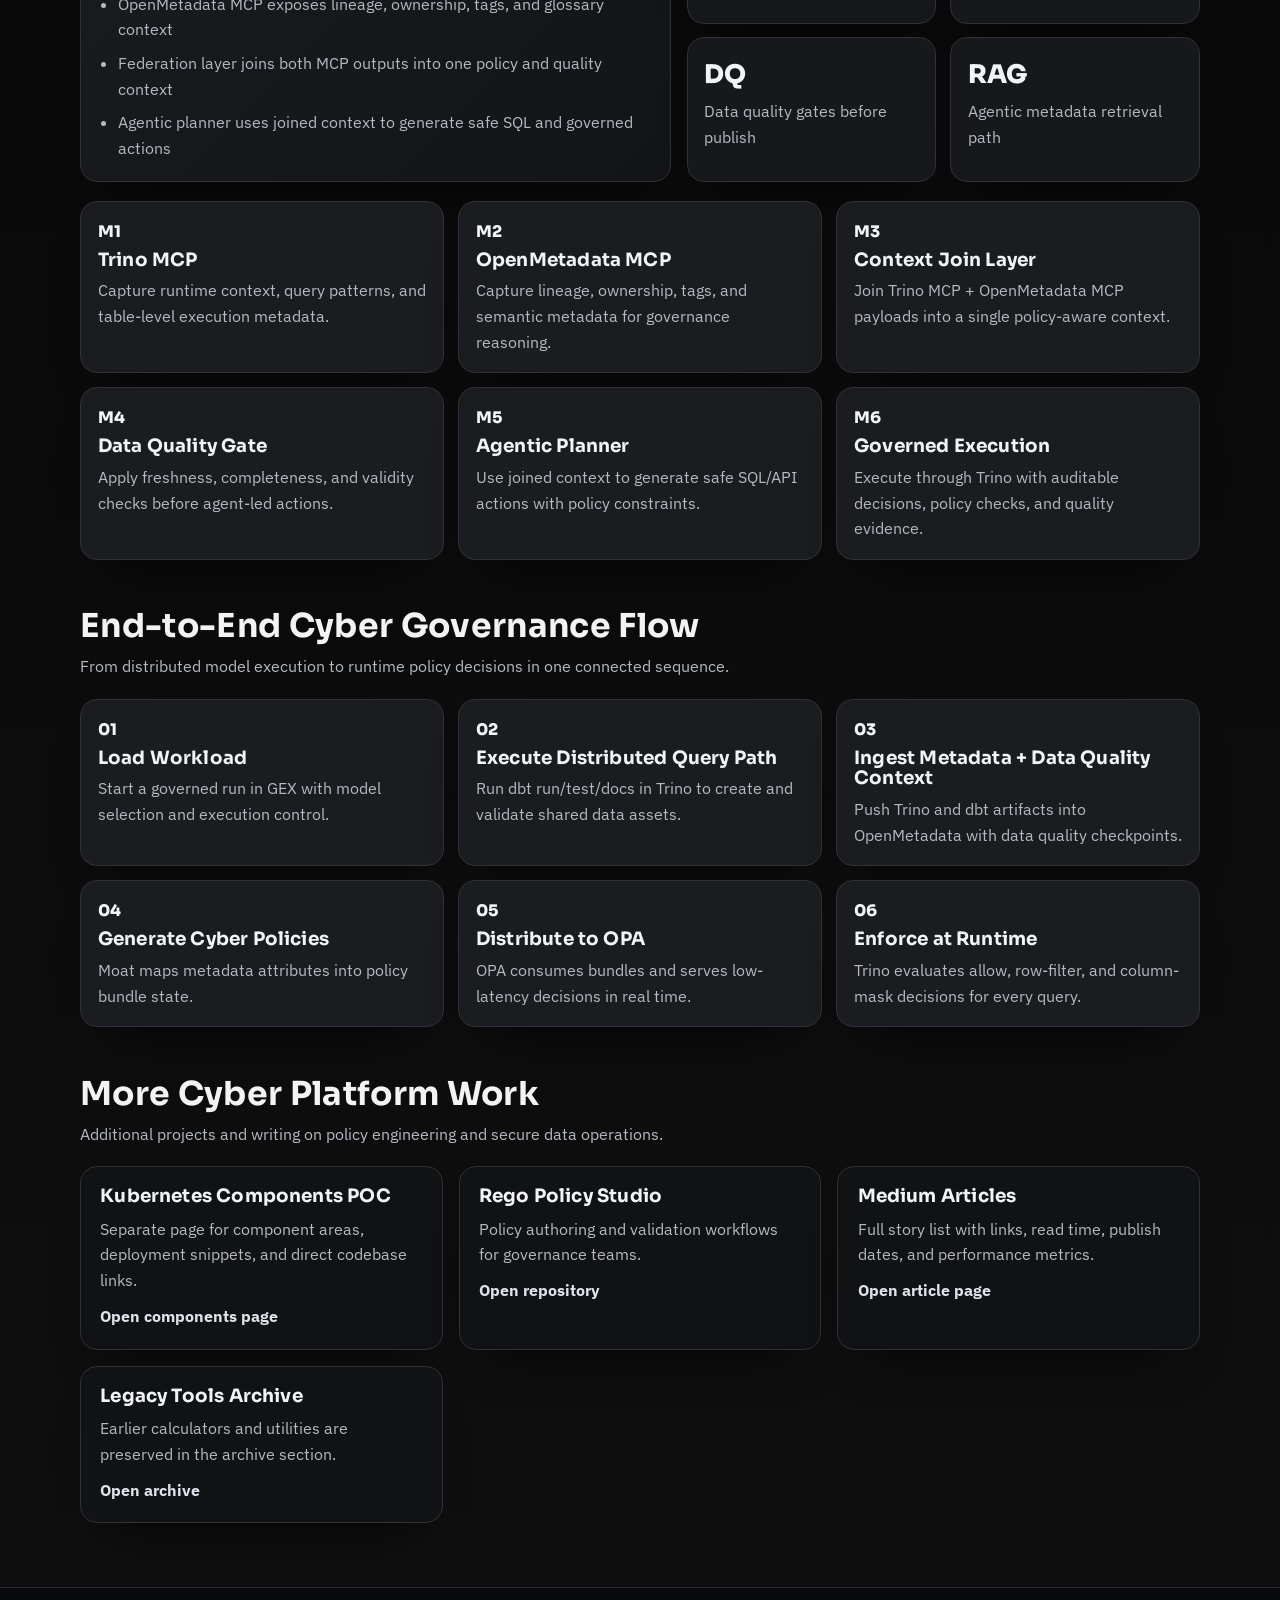
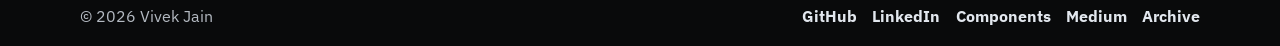
==== commit 675888bb: "Move components showcase to dedicated page and link sitewide" ====
--- a/index.html
+++ b/index.html
@@ -27,7 +27,7 @@
         <nav class="nav-links" aria-label="Primary navigation">
           <a href="#about">About</a>
           <a href="#federated">Federated Quasar</a>
-          <a href="#components">Components POC</a>
+          <a href="/components.html">Components POC</a>
           <a href="#agentic">Agentic MCP</a>
           <a href="#flow">Flow</a>
           <a href="#projects">Projects</a>
@@ -185,126 +185,6 @@
         </div>
       </section>
 
-      <section id="components" class="wrap section reveal">
-        <div class="section-head">
-          <h2>Kubernetes Components POC Showcase</h2>
-          <p>
-            Highlighting the areas implemented under
-            <code>federated-quasar/kube/components</code> and the proof-of-concept
-            stacks available in my personal repository.
-            <a
-              href="https://github.com/vjain143/federated-quasar/tree/main/kube/components"
-              target="_blank"
-              rel="noopener noreferrer"
-            >
-              View components in GitHub
-            </a>
-          </p>
-        </div>
-
-        <div class="component-logo-grid">
-          <figure class="component-figure">
-            <img
-              src="/assets/federated-quasar-overview.png"
-              alt="Federated Quasar architecture overview"
-              loading="lazy"
-            />
-            <figcaption>Federated Quasar architecture overview POC</figcaption>
-          </figure>
-          <figure class="component-figure">
-            <img
-              src="/assets/moat-opa-flow.png"
-              alt="Moat and OPA deployment flow"
-              loading="lazy"
-            />
-            <figcaption>Moat + OPA authorization flow POC</figcaption>
-          </figure>
-        </div>
-
-        <div class="area-grid">
-          <article class="area-card">
-            <h3>FQ Execution Plane</h3>
-            <p>Namespace-scoped execution plane with Trino + orchestration + storage services.</p>
-            <p class="area-tags">gex | trino | hms | minio | mysql | kestra</p>
-          </article>
-          <article class="area-card">
-            <h3>OM Metadata Plane</h3>
-            <p>OpenMetadata runtime with server, ingestion, search, and relational backing.</p>
-            <p class="area-tags">om-server | om-ingestion | om-elasticsearch | om-mysql</p>
-          </article>
-          <article class="area-card">
-            <h3>UMF Unified Metadata Fabric</h3>
-            <p>Dedicated metadata fabric for multi-engine governance boundaries.</p>
-            <p class="area-tags">umf-gravitino | umf-mysql</p>
-          </article>
-          <article class="area-card">
-            <h3>AIX Authorization Exchange</h3>
-            <p>Policy intelligence and decision enforcement for runtime authorization.</p>
-            <p class="area-tags">moat | opa | mysql</p>
-          </article>
-          <article class="area-card">
-            <h3>Data Catalog POCs</h3>
-            <p>Alternative metadata/catalog backbones to validate federation patterns.</p>
-            <p class="area-tags">gravitino | nessie | polaris</p>
-          </article>
-          <article class="area-card">
-            <h3>Data Control POCs</h3>
-            <p>Identity and policy control-plane experiments for enterprise governance.</p>
-            <p class="area-tags">openldap | ranger</p>
-          </article>
-          <article class="area-card">
-            <h3>Data Explorer POCs</h3>
-            <p>BI/query surface experiments for analyst and platform workflows.</p>
-            <p class="area-tags">superset | metabase | sqlpad | redash | querybook | cloudbeaver</p>
-          </article>
-          <article class="area-card">
-            <h3>Data Gateway + Observability</h3>
-            <p>Gateway control and runtime telemetry/ops surface.</p>
-            <p class="area-tags">trino-gateway | grafana | keda | kiali</p>
-          </article>
-          <article class="area-card">
-            <h3>Data Orchestration + Data Pipe</h3>
-            <p>Pipeline execution and API-to-SQL ingress experimentation.</p>
-            <p class="area-tags">airflow | dbt | kestra | postgres | steampipe</p>
-          </article>
-        </div>
-
-        <div class="component-code-grid">
-          <article class="code-card">
-            <h3>Core Kustomize Composition</h3>
-            <pre><code># kube/components/fq/kustomization.yml
-resources:
-  - fq-platform-namespace.yaml
-  - gex
-  - hms
-  - kestra
-  - minio
-  - mysql
-  - trino
-
-# kube/components/om/kustomization.yml
-resources:
-  - namespace.yml
-  - om-mysql
-  - om-elaseticsearch
-  - om-server
-  - om-ingestion</code></pre>
-          </article>
-          <article class="code-card">
-            <h3>POC Deploy Commands</h3>
-            <pre><code>kubectl apply -k kube/components/fq
-kubectl apply -k kube/components/umf
-kubectl apply -k kube/components/om
-kubectl apply -k kube/components/aix
-
-kubectl rollout status deployment/fq-trino-coordinator -n fq
-kubectl rollout status deployment/umf-gravitino -n umf
-kubectl rollout status deployment/om-server -n openmetadata
-kubectl rollout status deployment/opa -n aix</code></pre>
-          </article>
-        </div>
-      </section>
-
       <section id="agentic" class="wrap section reveal">
         <div class="section-head">
           <h2>Agentic MCP + Data Quality Layer</h2>
@@ -426,6 +306,14 @@
         </div>
         <div class="project-grid">
           <article class="card">
+            <h3>Kubernetes Components POC</h3>
+            <p>
+              Separate page for component areas, deployment snippets, and
+              direct codebase links.
+            </p>
+            <a href="/components.html">Open components page</a>
+          </article>
+          <article class="card">
             <h3>Rego Policy Studio</h3>
             <p>
               Policy authoring and validation workflows for governance teams.
@@ -464,6 +352,7 @@
         <div class="footer-links">
           <a href="https://github.com/vjain143" target="_blank" rel="noopener noreferrer">GitHub</a>
           <a href="https://www.linkedin.com/in/vjain143/" target="_blank" rel="noopener noreferrer">LinkedIn</a>
+          <a href="/components.html">Components</a>
           <a href="/medium.html">Medium</a>
           <a href="/archive/">Archive</a>
         </div>
